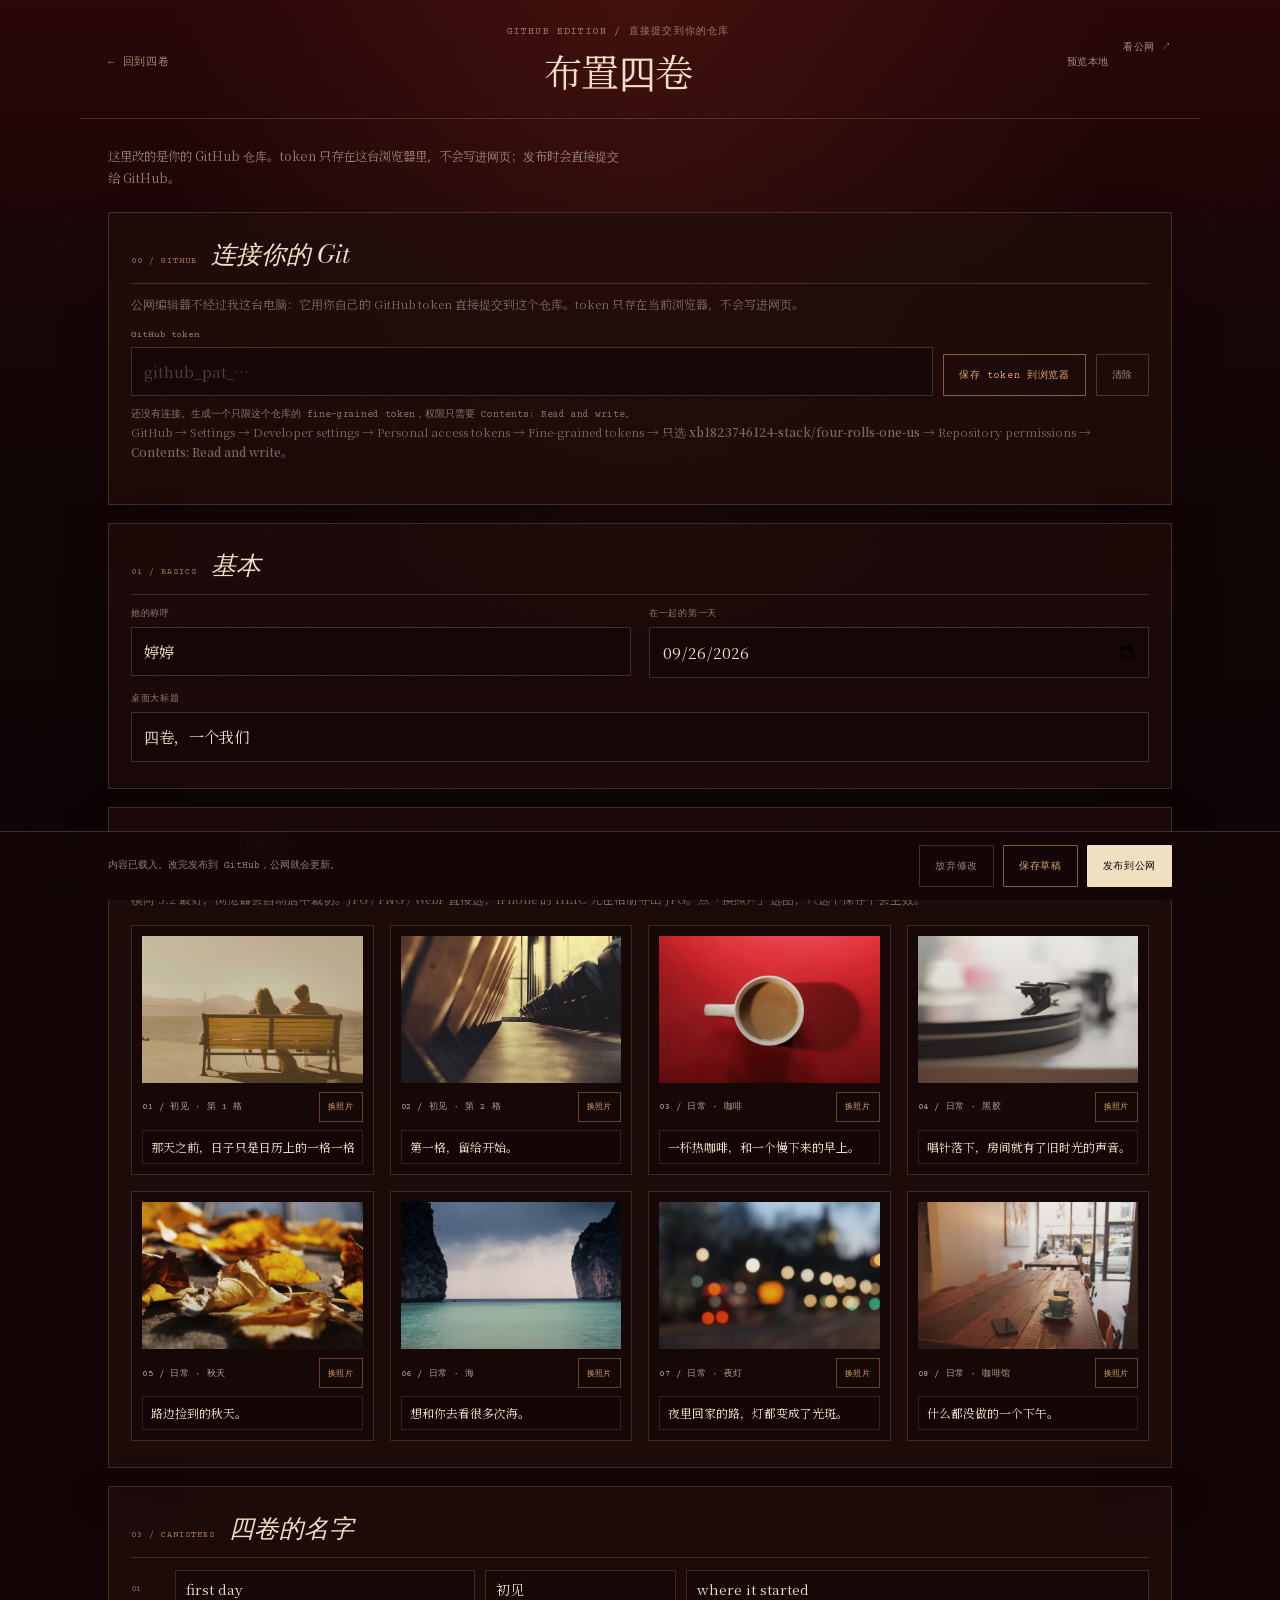
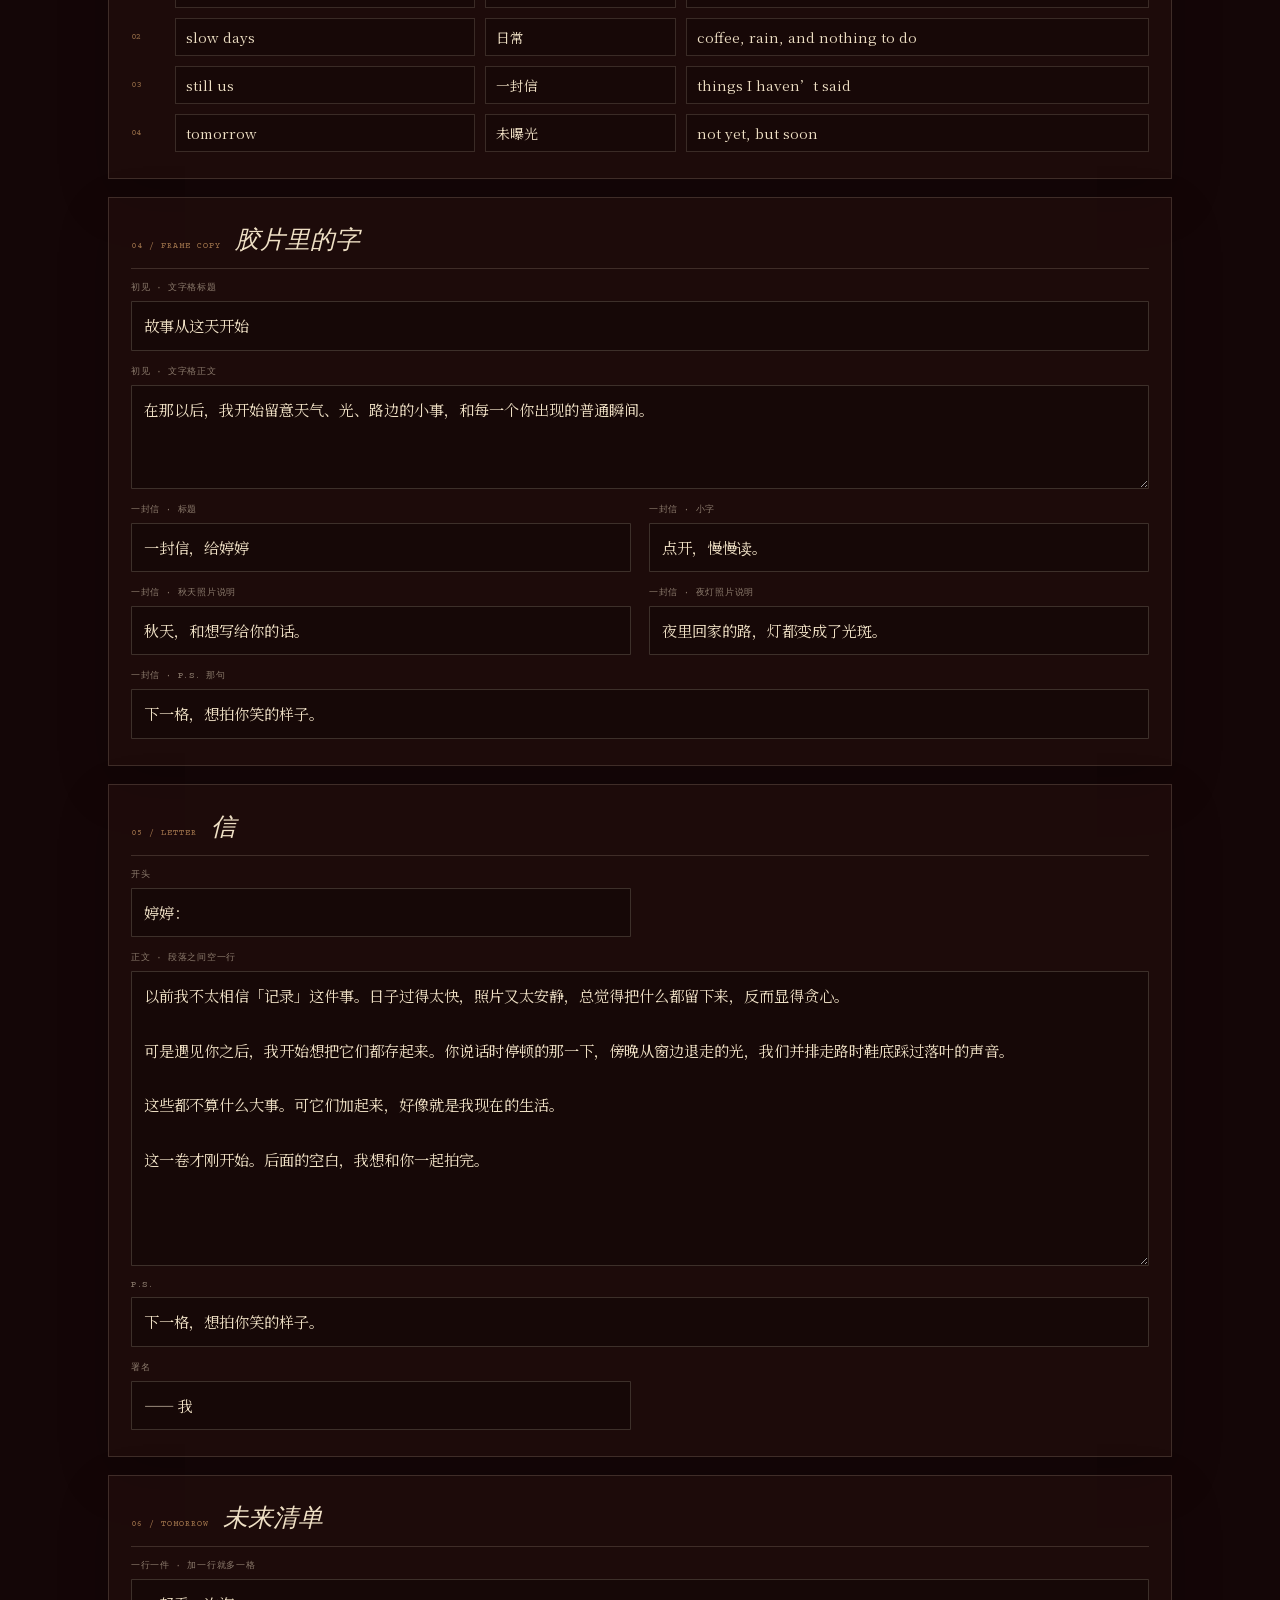
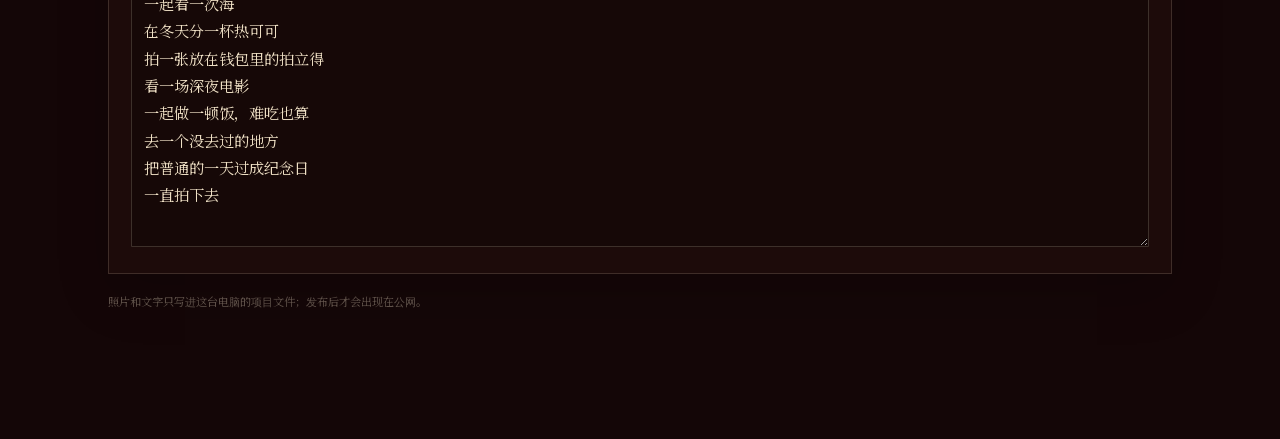
==== editor.html @ 8c9b2d35 "Update the rolls — 20261104065221" ====
<!doctype html>
<html lang="zh-CN">
<head>
<meta charset="utf-8">
<meta name="robots" content="noindex,nofollow">
<meta name="viewport" content="width=device-width, initial-scale=1, viewport-fit=cover">
<title>布置四卷｜给婷婷</title>
<meta name="theme-color" content="#2a0709">
<link rel="preload" href="assets/fonts/NotoSerifSC-400.woff2" as="font" type="font/woff2" crossorigin>
<link rel="stylesheet" href="editor.css">
</head>
<body>
<header class="editor-header">
  <a class="back-link" href="/">← 回到四卷</a>
  <div class="editor-title">
    <span class="mono">EDIT THE REEL / 只在本地</span>
    <h1>布置四卷</h1>
  </div>
  <div class="header-links">
    <button type="button" class="text-button" id="previewBtn">预览本地</button>
    <a class="text-button" id="publicLink" href="https://xb1823746124-stack.github.io/four-rolls-one-us/" target="_blank" rel="noreferrer">看公网 ↗</a>
  </div>
</header>

<main class="editor-wrap">
  <p class="intro">这里改的是本机的源文件；改完点「发布到公网」，上面那个链接就会更新。公网页面本身不会暴露编辑入口。</p>

  <section class="panel github-panel" id="githubPanel" hidden>
    <div class="panel-head"><span class="mono">00 / GITHUB</span><h2>连接你的 Git</h2></div>
    <p class="hint">公网编辑器不经过我这台电脑：它用你自己的 GitHub token 直接提交到这个仓库。token 只存在当前浏览器，不会写进网页。</p>
    <div class="github-grid">
      <label class="field"><span>GitHub token</span><input id="githubToken" type="password" autocomplete="off" spellcheck="false" placeholder="github_pat_…"></label>
      <button type="button" class="button button--save" id="saveTokenBtn">保存 token 到浏览器</button>
      <button type="button" class="button button--ghost" id="clearTokenBtn">清除</button>
    </div>
    <p class="github-help" id="githubStatus">还没有连接。生成一个只限这个仓库的 fine-grained token，权限只需要 Contents: Read and write。</p>
    <p class="hint">GitHub → Settings → Developer settings → Personal access tokens → Fine-grained tokens → 只选 <b>xb1823746124-stack/four-rolls-one-us</b> → Repository permissions → <b>Contents: Read and write</b>。</p>
  </section>

  <section class="panel">
    <div class="panel-head"><span class="mono">01 / BASICS</span><h2>基本</h2></div>
    <div class="field-grid">
      <label class="field"><span>她的称呼</span><input id="fieldName" type="text" autocomplete="off"></label>
      <label class="field"><span>在一起的第一天</span><input id="fieldStartDate" type="date"></label>
      <label class="field field--wide"><span>桌面大标题</span><input id="fieldTitle" type="text" autocomplete="off"></label>
    </div>
  </section>

  <section class="panel">
    <div class="panel-head"><span class="mono">02 / PHOTOGRAPHS</span><h2>照片</h2></div>
    <p class="hint">横向 3:2 最好，浏览器会自动居中裁切。JPG / PNG / WebP 直接选；iPhone 的 HEIC 先在相册导出 JPG。点「换照片」选图；只选不保存不会生效。</p>
    <div class="photo-grid" id="photoGrid"></div>
  </section>

  <section class="panel">
    <div class="panel-head"><span class="mono">03 / CANISTERS</span><h2>四卷的名字</h2></div>
    <div class="roll-table" id="rollTable"></div>
  </section>

  <section class="panel">
    <div class="panel-head"><span class="mono">04 / FRAME COPY</span><h2>胶片里的字</h2></div>
    <div class="field-grid">
      <label class="field field--wide"><span>初见 · 文字格标题</span><input id="firstTitle" type="text"></label>
      <label class="field field--wide"><span>初见 · 文字格正文</span><textarea id="firstBody" rows="3"></textarea></label>
      <label class="field"><span>一封信 · 标题</span><input id="stillLetterTitle" type="text"></label>
      <label class="field"><span>一封信 · 小字</span><input id="stillLetterCaption" type="text"></label>
      <label class="field"><span>一封信 · 秋天照片说明</span><input id="stillCaption1" type="text"></label>
      <label class="field"><span>一封信 · 夜灯照片说明</span><input id="stillCaption2" type="text"></label>
      <label class="field field--wide"><span>一封信 · P.S. 那句</span><input id="stillPsTitle" type="text"></label>
    </div>
  </section>

  <section class="panel">
    <div class="panel-head"><span class="mono">05 / LETTER</span><h2>信</h2></div>
    <div class="field-grid">
      <label class="field"><span>开头</span><input id="letterGreeting" type="text"></label>
      <label class="field field--wide"><span>正文 · 段落之间空一行</span><textarea id="letterParagraphs" rows="10"></textarea></label>
      <label class="field field--wide"><span>P.S.</span><input id="letterPs" type="text"></label>
      <label class="field"><span>署名</span><input id="letterSignature" type="text"></label>
    </div>
  </section>

  <section class="panel">
    <div class="panel-head"><span class="mono">06 / TOMORROW</span><h2>未来清单</h2></div>
    <label class="field field--wide"><span>一行一件 · 加一行就多一格</span><textarea id="futurePlans" rows="9"></textarea></label>
  </section>

  <p class="save-note" id="saveNote">照片和文字只写进这台电脑的项目文件；发布后才会出现在公网。</p>
</main>

<footer class="editor-actions">
  <div class="action-status" id="status" role="status" aria-live="polite">正在读取当前内容…</div>
  <div class="action-buttons">
    <button type="button" class="button button--ghost" id="reloadBtn">放弃修改</button>
    <button type="button" class="button button--save" id="saveBtn">保存草稿</button>
    <button type="button" class="button button--publish" id="publishBtn">发布到公网</button>
  </div>
</footer>

<script src="editor.js"></script>
</body>
</html>
---- editor.css ----
@font-face{font-family:'Noto Serif SC';src:url('assets/fonts/NotoSerifSC-400.woff2') format('woff2');font-weight:400;font-display:swap}
@font-face{font-family:'Noto Serif SC';src:url('assets/fonts/NotoSerifSC-600.woff2') format('woff2');font-weight:600;font-display:swap}
@font-face{font-family:'Bodoni Moda';src:url('assets/fonts/BodoniModa-400.woff2') format('woff2');font-weight:400;font-display:swap}
@font-face{font-family:'Bodoni Moda';src:url('assets/fonts/BodoniModa-400-italic.woff2') format('woff2');font-style:italic;font-weight:400;font-display:swap}
@font-face{font-family:'Courier Prime';src:url('assets/fonts/CourierPrime-400.woff2') format('woff2');font-weight:400;font-display:swap}

:root{
  --ink:#140607;--paper:#f0dfc0;--paper-2:#e7d2ac;--cream:#efe0c5;
  --red:#8a1c1d;--red-bright:#c94e35;--amber:#dca56a;--line:rgba(239,224,197,.16);
  --serif:'Noto Serif SC',serif;--display:'Bodoni Moda',serif;--mono:'Courier Prime',monospace;
  --ease:cubic-bezier(.16,1,.3,1);
}
*{box-sizing:border-box}
html,body{margin:0;min-height:100%;background:var(--ink);color:var(--cream);max-width:100%;overflow-x:hidden}
body{
  width:100%;max-width:100vw;overflow-x:hidden;
  font-family:var(--serif);font-weight:400;
  background:
    radial-gradient(ellipse at 50% 0%,rgba(150,49,30,.22),rgba(20,6,7,0) 52%),
    linear-gradient(180deg,#2a0709,#140607 42%,#0e0405);
  background-attachment:fixed;
  padding-bottom:88px;
}
body::after{content:"";position:fixed;inset:0;z-index:20;pointer-events:none;opacity:.11;background:url('assets/grain.png') center/420px;mix-blend-mode:soft-light}
.mono{font-family:var(--mono);font-size:.62rem;letter-spacing:.12em;text-transform:uppercase;color:rgba(239,224,197,.52)}

.editor-header{
  position:relative;z-index:5;display:flex;min-width:0;width:100%;align-items:center;justify-content:space-between;gap:20px;
  max-width:1120px;margin:0 auto;padding:24px 28px 18px;border-bottom:1px solid var(--line);
}
.back-link{color:rgba(239,224,197,.62);text-decoration:none;font-family:var(--mono);font-size:.68rem;letter-spacing:.06em;min-height:44px;display:flex;align-items:center;white-space:nowrap}
.back-link:hover{color:var(--cream)}
.editor-title{text-align:center;display:flex;flex-direction:column;align-items:center;gap:5px}
.editor-title h1{margin:0;font-family:var(--serif);font-weight:400;font-size:clamp(1.7rem,3vw,2.4rem);letter-spacing:-.02em;color:var(--cream)}
.header-links{display:flex;align-items:center;gap:14px;min-width:0;flex-wrap:wrap}
.text-button{border:0;background:none;color:rgba(239,224,197,.62);font-family:var(--mono);font-size:.62rem;letter-spacing:.06em;text-decoration:none;cursor:pointer;min-height:44px;padding:0;white-space:nowrap}
.text-button:hover{color:var(--amber)}

.editor-wrap{position:relative;z-index:4;width:100%;max-width:1120px;margin:0 auto;padding:26px 28px 40px;min-width:0}
.intro{margin:0 0 22px;color:rgba(239,224,197,.54);font-size:.78rem;line-height:1.8;max-width:65ch}
.panel{min-width:0;background:rgba(34,13,12,.7);border:1px solid var(--line);padding:22px 22px 26px;margin:0 0 18px;box-shadow:0 20px 50px rgba(0,0,0,.16)}
.panel-head{display:flex;align-items:baseline;gap:14px;margin-bottom:12px;border-bottom:1px solid var(--line);padding-bottom:10px}
.panel-head h2{margin:0;font-family:var(--display);font-weight:400;font-size:1.55rem;font-style:italic;color:var(--cream)}
.panel-head .mono{font-size:.52rem;color:rgba(220,165,106,.65)}
.hint{margin:-2px 0 16px;color:rgba(239,224,197,.43);font-size:.74rem;line-height:1.7}
.field-grid{display:grid;grid-template-columns:1fr 1fr;gap:14px 18px;min-width:0}
.field{display:flex;flex-direction:column;gap:7px;min-width:0}
.field--wide{grid-column:1/-1}
.field > span{font-family:var(--mono);font-size:.56rem;letter-spacing:.08em;color:rgba(239,224,197,.52)}
.field input,.field textarea{
  width:100%;border:1px solid rgba(239,224,197,.18);background:rgba(15,5,5,.42);
  color:var(--cream);font:inherit;font-size:.95rem;line-height:1.8;padding:10px 12px;
  outline:none;transition:border-color .25s,background .25s;border-radius:1px;
}
.field textarea{resize:vertical;min-height:86px}
.field input:focus,.field textarea:focus{border-color:rgba(220,165,106,.7);background:rgba(15,5,5,.58)}
.field input::placeholder,.field textarea::placeholder{color:rgba(239,224,197,.26)}

.github-grid{display:flex;align-items:flex-end;gap:10px;flex-wrap:wrap}
.github-grid .field{flex:1 1 360px;min-width:0}
.github-help{font-family:var(--mono);font-size:.6rem;line-height:1.7;color:rgba(239,224,197,.5);margin:11px 0 0;overflow-wrap:anywhere}
.github-help[data-state="ok"]{color:var(--amber)}
.github-help[data-state="error"]{color:#f0a48a}
.photo-grid{display:grid;grid-template-columns:repeat(4,minmax(0,1fr));gap:16px}
.photo-card{margin:0;background:rgba(12,4,4,.34);border:1px solid var(--line);padding:10px}
.photo-preview{position:relative;aspect-ratio:3/2;background:#160b08;overflow:hidden}
.photo-preview img{width:100%;height:100%;object-fit:cover;display:block;filter:sepia(.08) saturate(.95)}
.photo-preview::after{content:"";position:absolute;inset:0;pointer-events:none;background:linear-gradient(180deg,rgba(20,7,4,.03),rgba(20,7,4,.2))}
.photo-meta{display:flex;align-items:center;justify-content:space-between;gap:8px;margin-top:9px}
.photo-meta strong{font-family:var(--mono);font-size:.56rem;font-weight:400;letter-spacing:.07em;color:rgba(239,224,197,.7)}
.photo-file{display:none}
.photo-pick{
  display:inline-flex;align-items:center;justify-content:center;min-height:30px;padding:4px 8px;
  border:1px solid rgba(220,165,106,.38);color:var(--amber);font-family:var(--mono);
  font-size:.52rem;letter-spacing:.06em;cursor:pointer;white-space:nowrap;
}
.photo-pick:hover{background:var(--amber);color:var(--ink)}
.photo-caption{width:100%;margin-top:8px;border:1px solid rgba(239,224,197,.13);background:rgba(15,5,5,.32);color:var(--cream);font:inherit;font-size:.74rem;line-height:1.55;padding:7px 8px;outline:none}
.photo-caption:focus{border-color:rgba(220,165,106,.7)}
.photo-file:focus-visible + .photo-pick{outline:2px solid var(--amber);outline-offset:2px}

.roll-table{display:flex;flex-direction:column;gap:10px}
.roll-row{display:grid;grid-template-columns:34px minmax(0,1.1fr) minmax(0,.7fr) minmax(0,1.7fr);gap:10px;align-items:center;min-width:0}
.roll-no{font-family:var(--mono);font-size:.57rem;color:rgba(220,165,106,.6)}
.roll-row input{width:100%;min-width:0;border:1px solid rgba(239,224,197,.16);background:rgba(15,5,5,.38);color:var(--cream);font:inherit;font-size:.86rem;padding:8px 10px;outline:none}
.roll-row input:focus{border-color:rgba(220,165,106,.7)}

.editor-actions{
  width:100%;max-width:100vw;position:fixed;z-index:30;left:0;right:0;bottom:0;display:flex;align-items:center;justify-content:space-between;gap:16px;
  padding:13px max(28px,calc((100vw - 1120px)/2 + 28px));background:rgba(20,6,7,.93);
  border-top:1px solid rgba(239,224,197,.2);backdrop-filter:blur(14px);
}
.action-status{font-family:var(--mono);font-size:.6rem;line-height:1.5;color:rgba(239,224,197,.56);min-height:1.4em;max-width:48ch;min-width:0;overflow-wrap:anywhere}
.action-buttons{display:flex;align-items:center;gap:9px;flex-wrap:wrap;justify-content:flex-end;min-width:0;max-width:100%}
.button{min-height:42px;padding:9px 15px;border:1px solid transparent;font-family:var(--mono);font-size:.6rem;letter-spacing:.07em;cursor:pointer;border-radius:1px;transition:background .25s,color .25s,border-color .25s,opacity .2s}
.button:disabled{opacity:.42;cursor:wait}
.button--ghost{background:none;border-color:rgba(239,224,197,.2);color:rgba(239,224,197,.58)}
.button--ghost:hover:not(:disabled){color:var(--cream);border-color:rgba(239,224,197,.5)}
.button--save{background:none;border-color:rgba(220,165,106,.55);color:var(--amber)}
.button--save:hover:not(:disabled){background:rgba(220,165,106,.12)}
.button--publish{background:var(--paper);color:var(--ink);border-color:var(--paper)}
.button--publish:hover:not(:disabled){background:var(--cream)}
.save-note{font-size:.7rem;color:rgba(239,224,197,.35);line-height:1.7;margin:16px 0 0}
.status-error{color:#f0a48a}
.status-ok{color:var(--amber)}

@media(max-width:900px){
  .editor-header{padding:18px 18px 14px;flex-wrap:wrap}
  .editor-title{order:2;flex:1 1 100%;text-align:left;align-items:flex-start}
  .header-links{order:3;flex:1 1 100%;justify-content:flex-start;gap:18px}
  .back-link{order:1}
  .editor-wrap{padding:20px 18px 30px}
  .panel{padding:18px 15px 20px}
  .photo-grid{grid-template-columns:repeat(2,minmax(0,1fr))}
  .roll-row{grid-template-columns:28px minmax(0,1fr) minmax(0,1fr);gap:8px}
  .roll-row input:nth-child(4){grid-column:1/-1}
  .editor-actions{padding:10px 15px;flex-direction:column;align-items:stretch;gap:8px}
  .action-status{width:100%;max-width:none;flex:1 1 100%}
  .action-buttons{justify-content:flex-start;width:100%}
}
@media(max-width:540px){
  .github-grid .field{flex-basis:100%}
  .field-grid{grid-template-columns:1fr}
  .field--wide{grid-column:auto}
  .photo-grid{gap:10px}
  .photo-card{padding:7px}
  .photo-meta{flex-wrap:wrap;gap:5px}
  .button{padding:9px 11px;font-size:.55rem;flex:1 1 auto}
  .editor-actions{padding-bottom:max(10px,env(safe-area-inset-bottom))}
}
@media(prefers-reduced-motion:reduce){
  *{transition-duration:.001ms!important;animation-duration:.001ms!important}
}
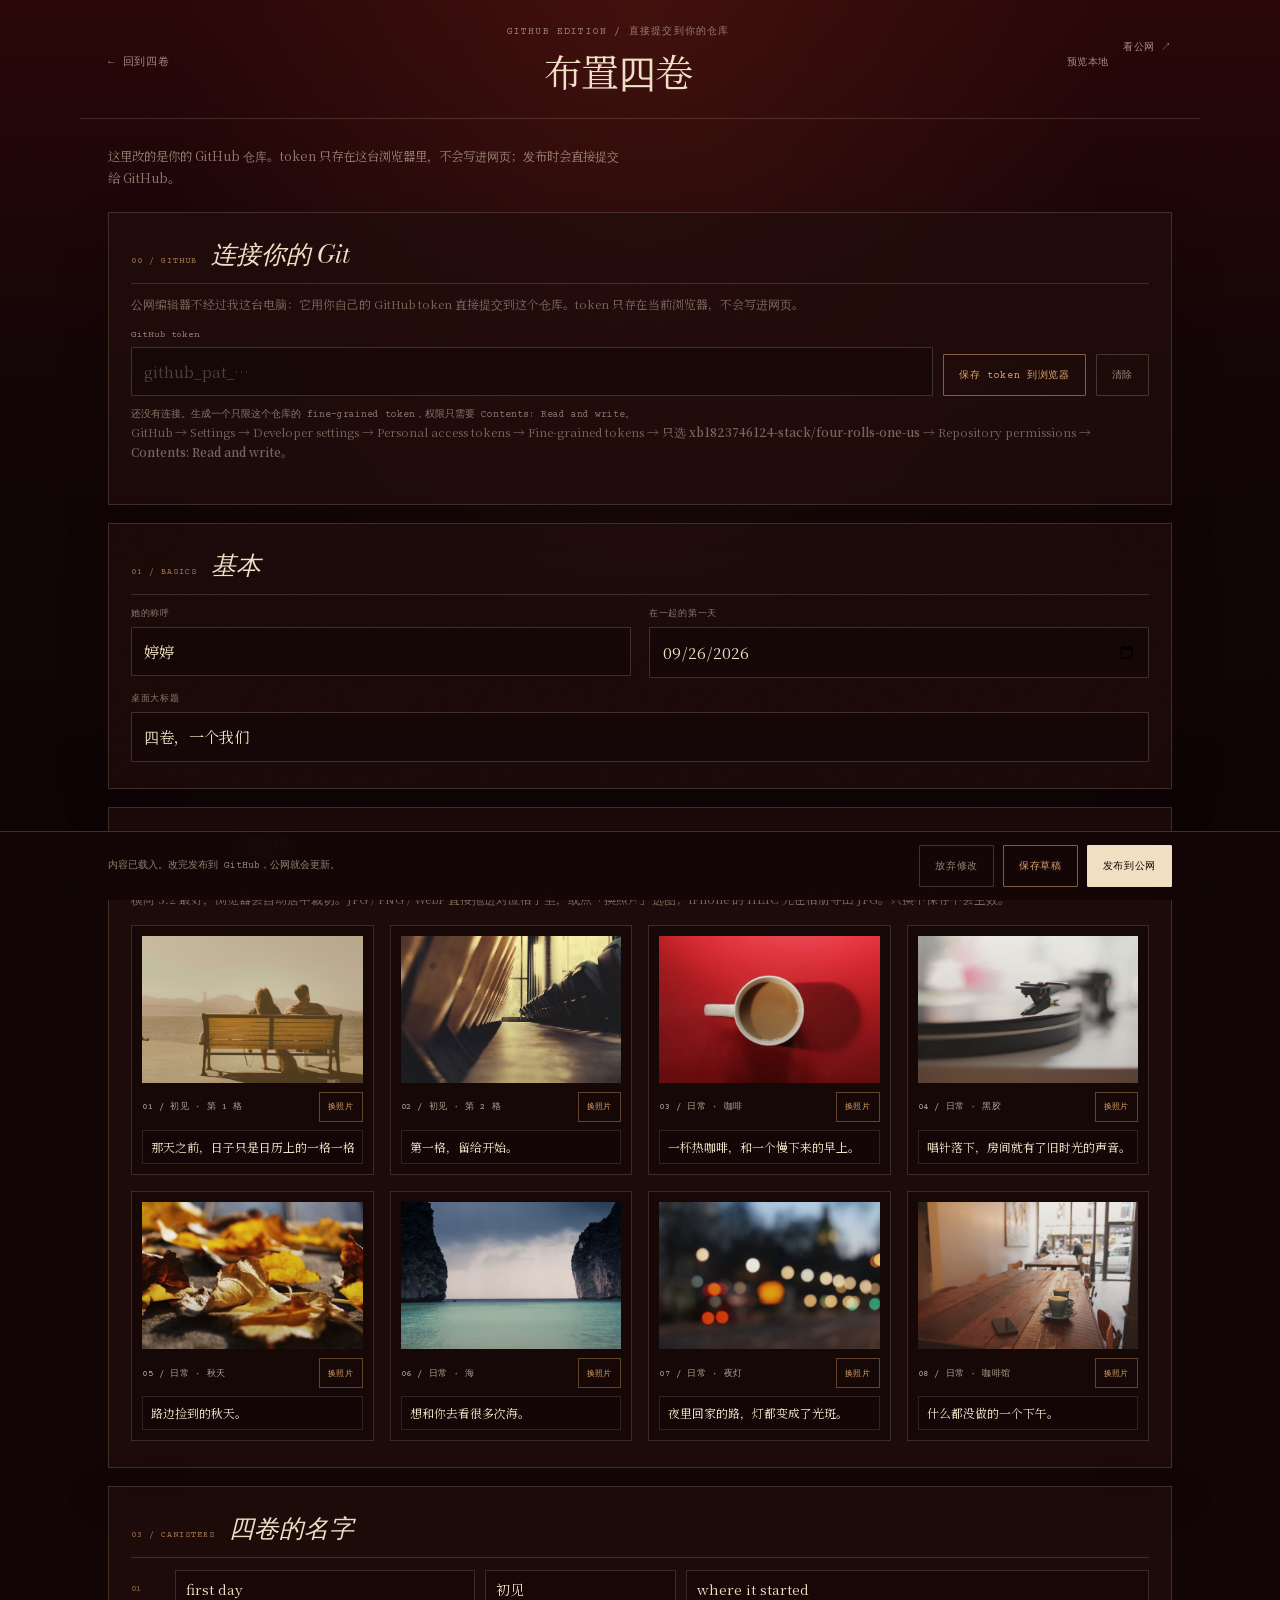
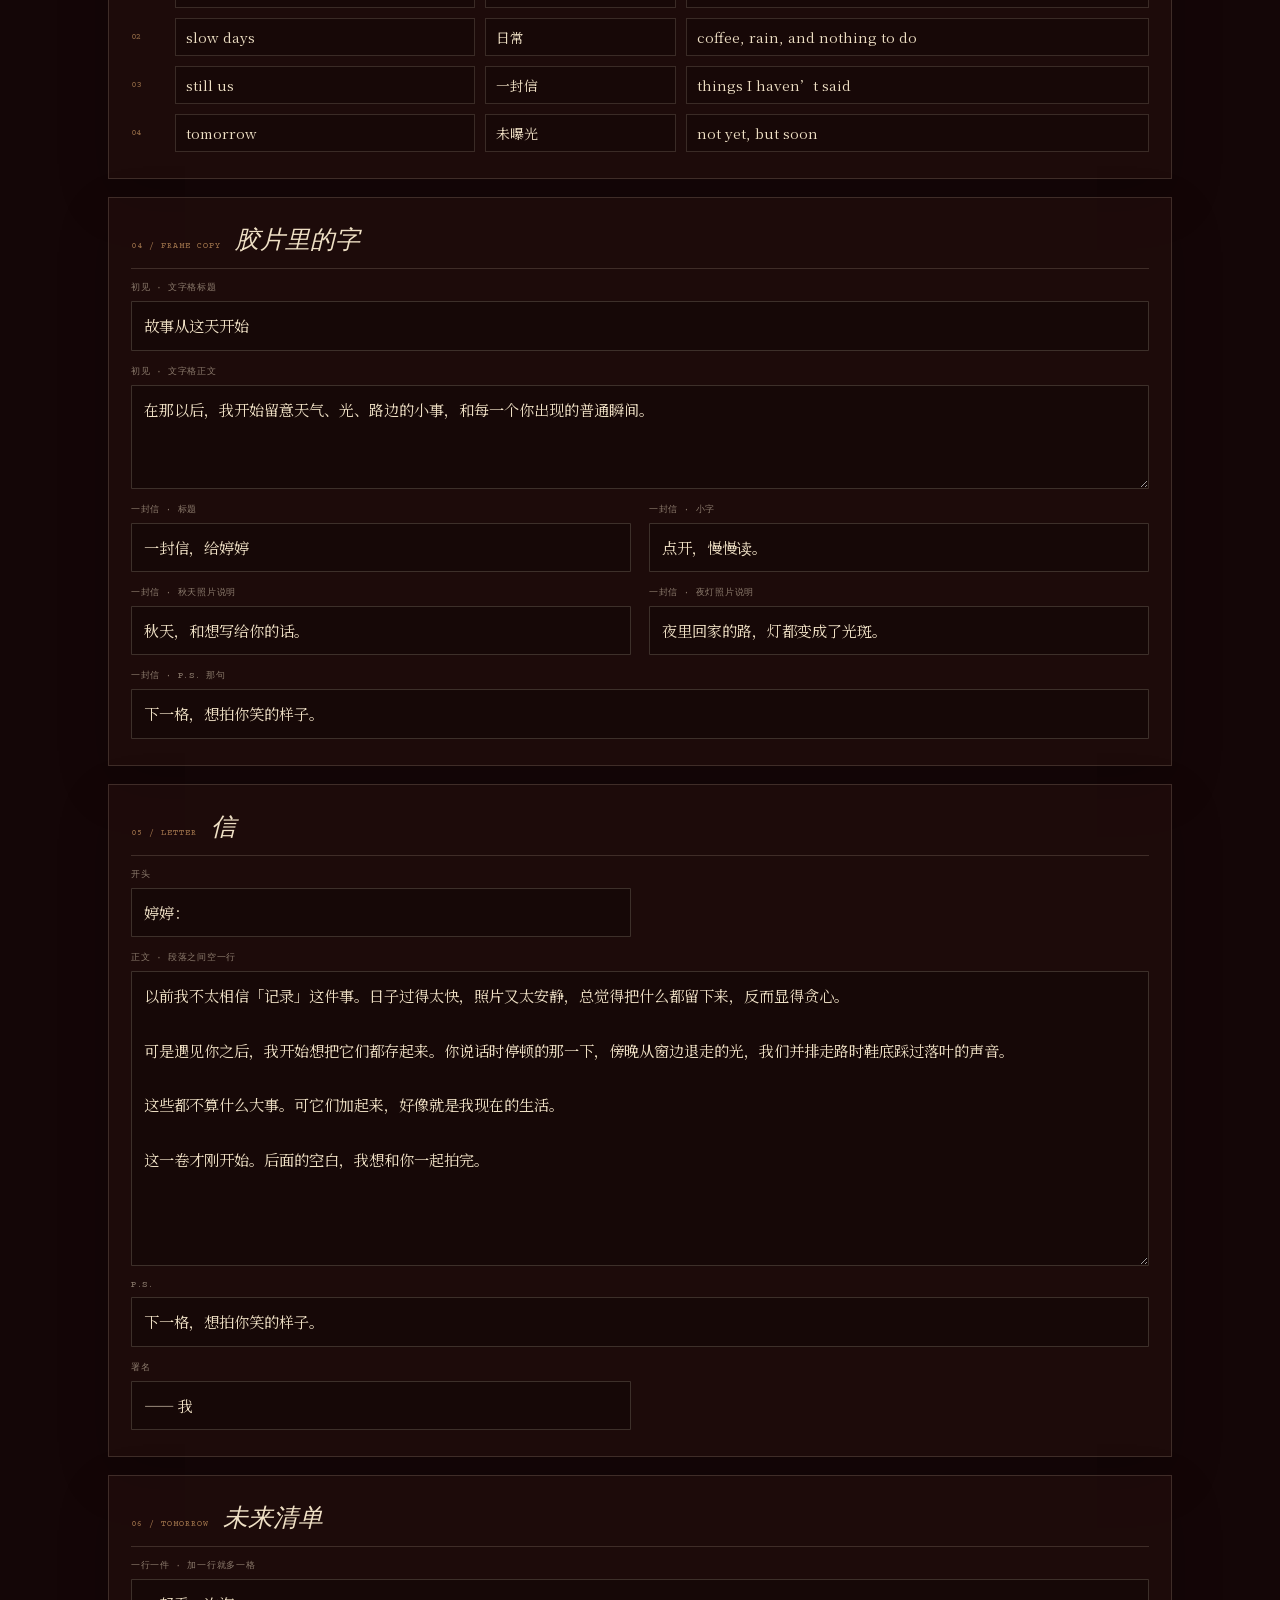
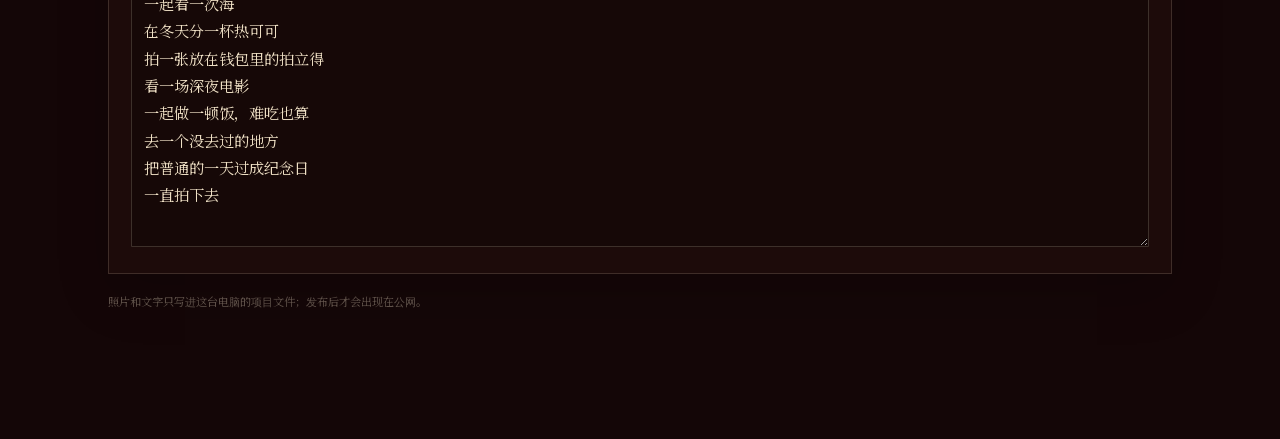
==== commit 20ddbd10: "Add drag-and-drop photo import" ====
--- a/editor.html
+++ b/editor.html
@@ -7,7 +7,7 @@
 <title>布置四卷｜给婷婷</title>
 <meta name="theme-color" content="#2a0709">
 <link rel="preload" href="assets/fonts/NotoSerifSC-400.woff2" as="font" type="font/woff2" crossorigin>
-<link rel="stylesheet" href="editor.css">
+<link rel="stylesheet" href="editor.css?v=20261104b">
 </head>
 <body>
 <header class="editor-header">
@@ -48,7 +48,7 @@
 
   <section class="panel">
     <div class="panel-head"><span class="mono">02 / PHOTOGRAPHS</span><h2>照片</h2></div>
-    <p class="hint">横向 3:2 最好，浏览器会自动居中裁切。JPG / PNG / WebP 直接选；iPhone 的 HEIC 先在相册导出 JPG。点「换照片」选图；只选不保存不会生效。</p>
+    <p class="hint">横向 3:2 最好，浏览器会自动居中裁切。JPG / PNG / WebP 直接拖进对应格子里，或点「换照片」选图；iPhone 的 HEIC 先在相册导出 JPG。只换不保存不会生效。</p>
     <div class="photo-grid" id="photoGrid"></div>
   </section>
 
@@ -97,6 +97,6 @@
   </div>
 </footer>
 
-<script src="editor.js"></script>
+<script src="editor.js?v=20261104b"></script>
 </body>
 </html>
--- a/editor.css
+++ b/editor.css
@@ -62,7 +62,16 @@
 .github-help[data-state="ok"]{color:var(--amber)}
 .github-help[data-state="error"]{color:#f0a48a}
 .photo-grid{display:grid;grid-template-columns:repeat(4,minmax(0,1fr));gap:16px}
-.photo-card{margin:0;background:rgba(12,4,4,.34);border:1px solid var(--line);padding:10px}
+.photo-card{margin:0;background:rgba(12,4,4,.34);border:1px solid var(--line);padding:10px;position:relative;transition:border-color .22s,background .22s,box-shadow .22s}
+.photo-card.is-dragover{border-color:var(--amber);background:rgba(220,165,106,.07);box-shadow:0 0 0 1px rgba(220,165,106,.22)}
+.photo-card.is-dragover .photo-preview img,.photo-card.is-loading .photo-preview img{opacity:.5}
+.photo-card.is-dragover .photo-preview::before,.photo-card.is-loading .photo-preview::before{
+  content:"松手放入这张";position:absolute;inset:0;z-index:2;display:grid;place-items:center;
+  background:rgba(10,3,3,.58);border:1px dashed rgba(220,165,106,.8);
+  color:var(--amber);font-family:var(--mono);font-size:.6rem;letter-spacing:.1em;pointer-events:none;
+}
+.photo-card.is-loading .photo-preview::before{content:"冲洗中…";border-color:rgba(239,224,197,.3)}
+.photo-grid.is-file-drag .photo-card{border-color:rgba(220,165,106,.28)}
 .photo-preview{position:relative;aspect-ratio:3/2;background:#160b08;overflow:hidden}
 .photo-preview img{width:100%;height:100%;object-fit:cover;display:block;filter:sepia(.08) saturate(.95)}
 .photo-preview::after{content:"";position:absolute;inset:0;pointer-events:none;background:linear-gradient(180deg,rgba(20,7,4,.03),rgba(20,7,4,.2))}
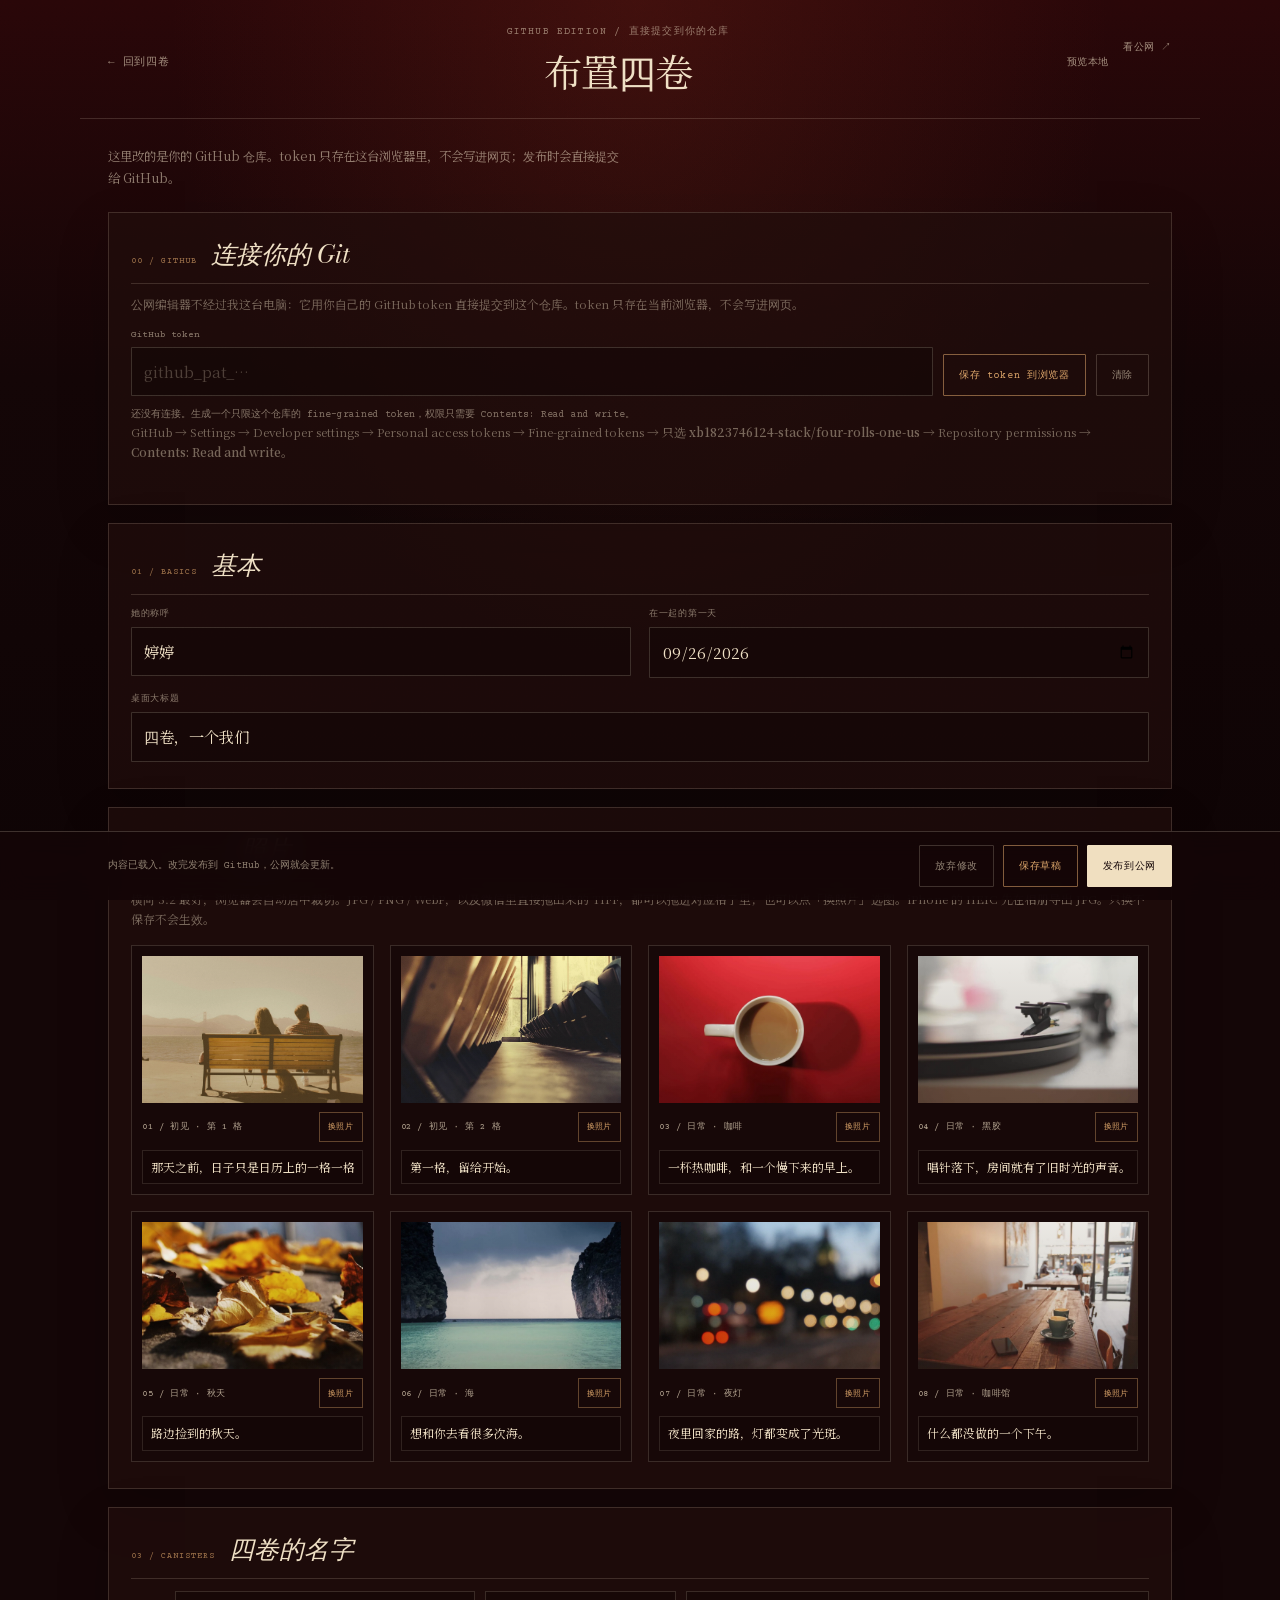
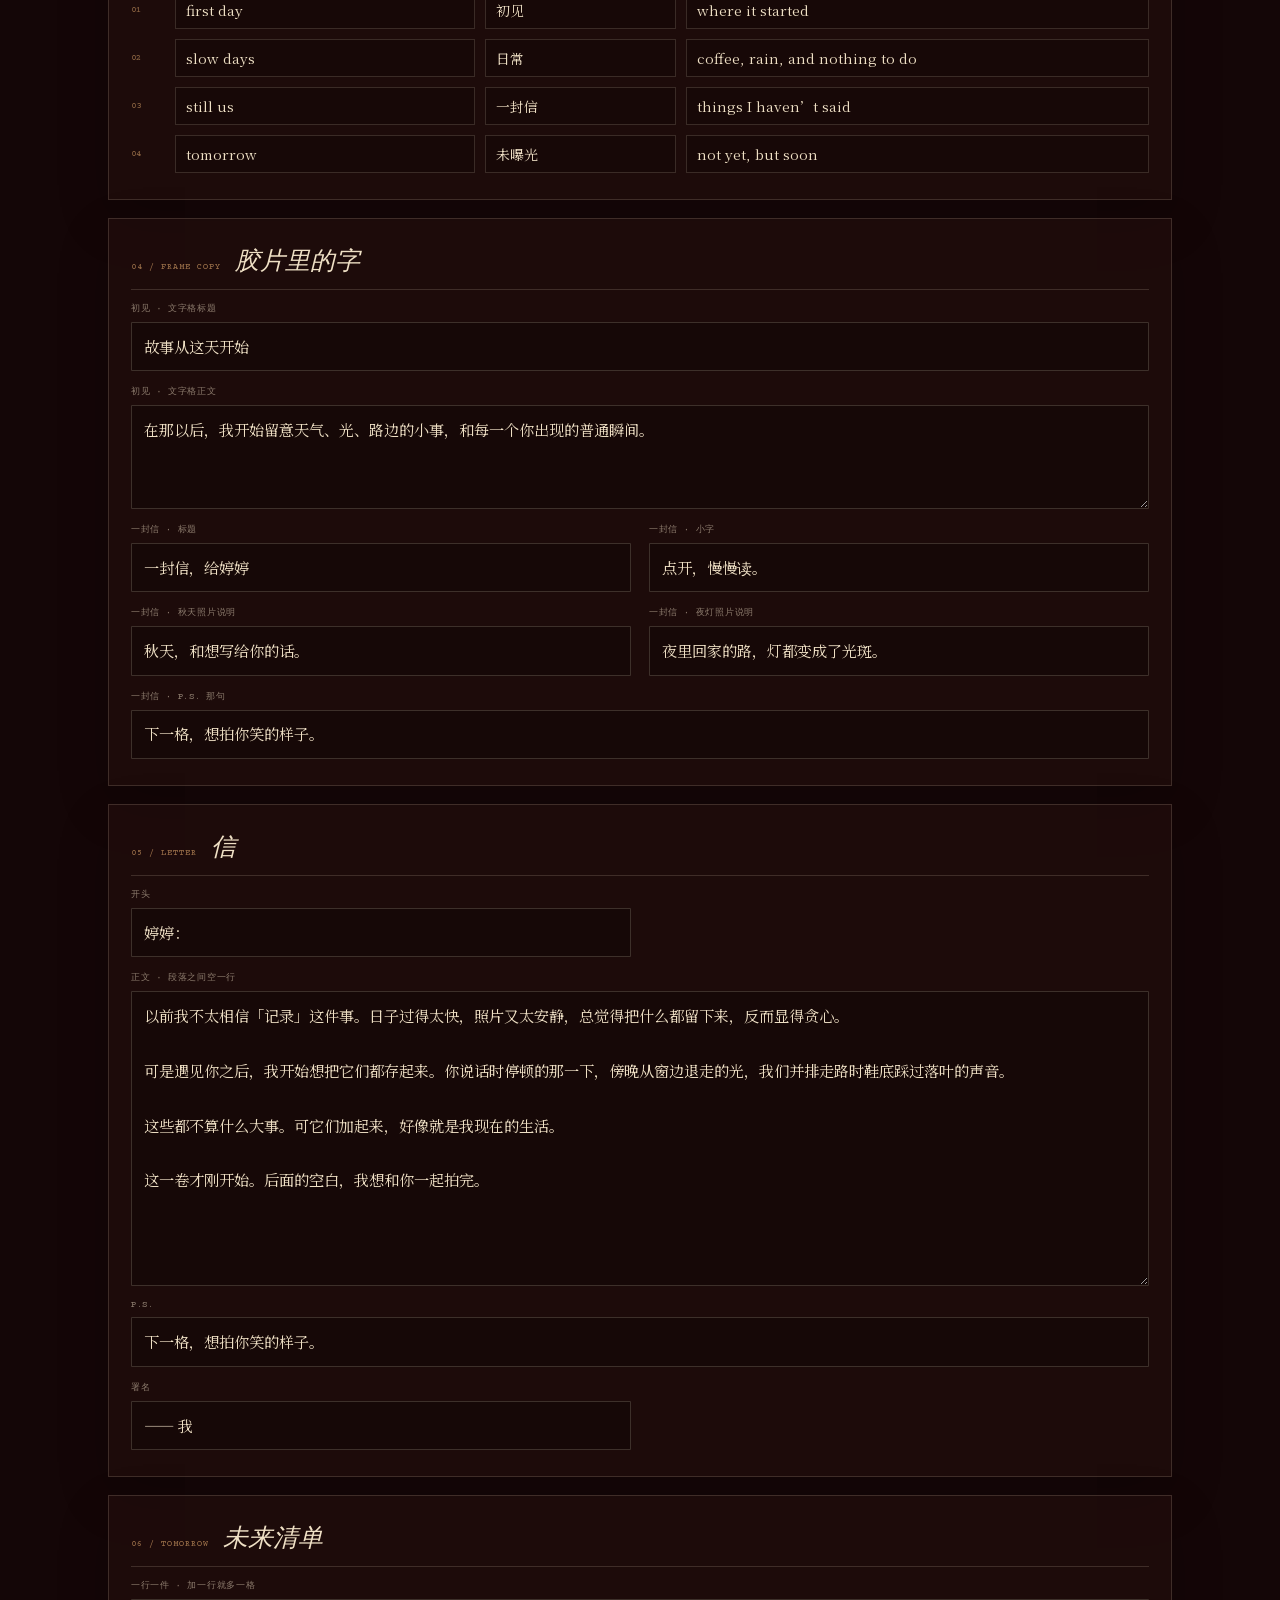
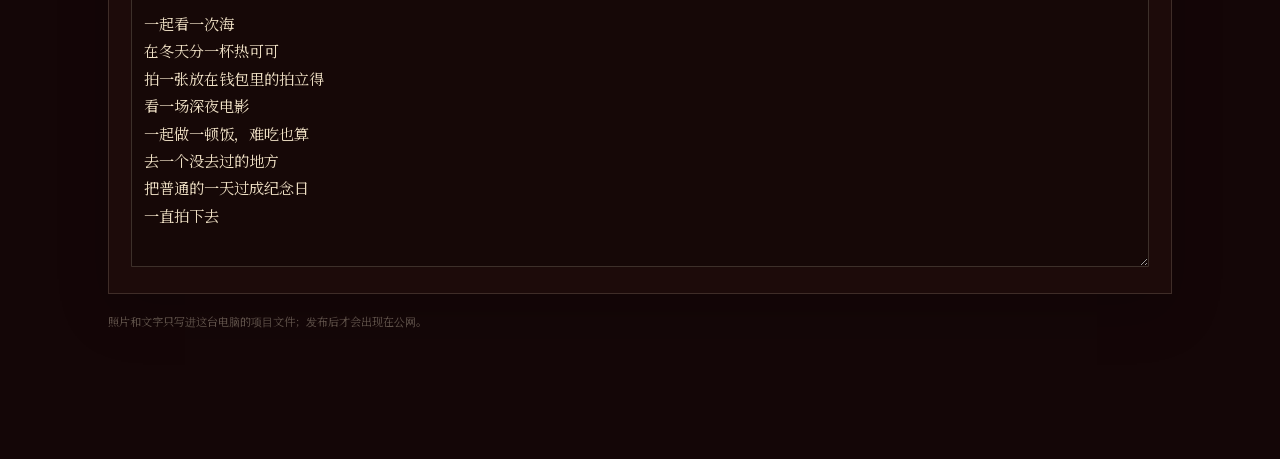
==== commit c7c7c697: "Decode WeChat TIFF drag imports in the browser" ====
--- a/editor.html
+++ b/editor.html
@@ -7,7 +7,7 @@
 <title>布置四卷｜给婷婷</title>
 <meta name="theme-color" content="#2a0709">
 <link rel="preload" href="assets/fonts/NotoSerifSC-400.woff2" as="font" type="font/woff2" crossorigin>
-<link rel="stylesheet" href="editor.css?v=20261104b">
+<link rel="stylesheet" href="editor.css?v=20261104c">
 </head>
 <body>
 <header class="editor-header">
@@ -48,7 +48,7 @@
 
   <section class="panel">
     <div class="panel-head"><span class="mono">02 / PHOTOGRAPHS</span><h2>照片</h2></div>
-    <p class="hint">横向 3:2 最好，浏览器会自动居中裁切。JPG / PNG / WebP 直接拖进对应格子里，或点「换照片」选图；iPhone 的 HEIC 先在相册导出 JPG。只换不保存不会生效。</p>
+    <p class="hint">横向 3:2 最好，浏览器会自动居中裁切。JPG / PNG / WebP，以及微信里直接拖出来的 TIFF，都可以拖进对应格子里；也可以点「换照片」选图。iPhone 的 HEIC 先在相册导出 JPG。只换不保存不会生效。</p>
     <div class="photo-grid" id="photoGrid"></div>
   </section>
 
@@ -97,6 +97,8 @@
   </div>
 </footer>
 
-<script src="editor.js?v=20261104b"></script>
+<script src="vendor/pako.min.js"></script>
+<script src="vendor/UTIF.js"></script>
+<script src="editor.js?v=20261104c"></script>
 </body>
 </html>
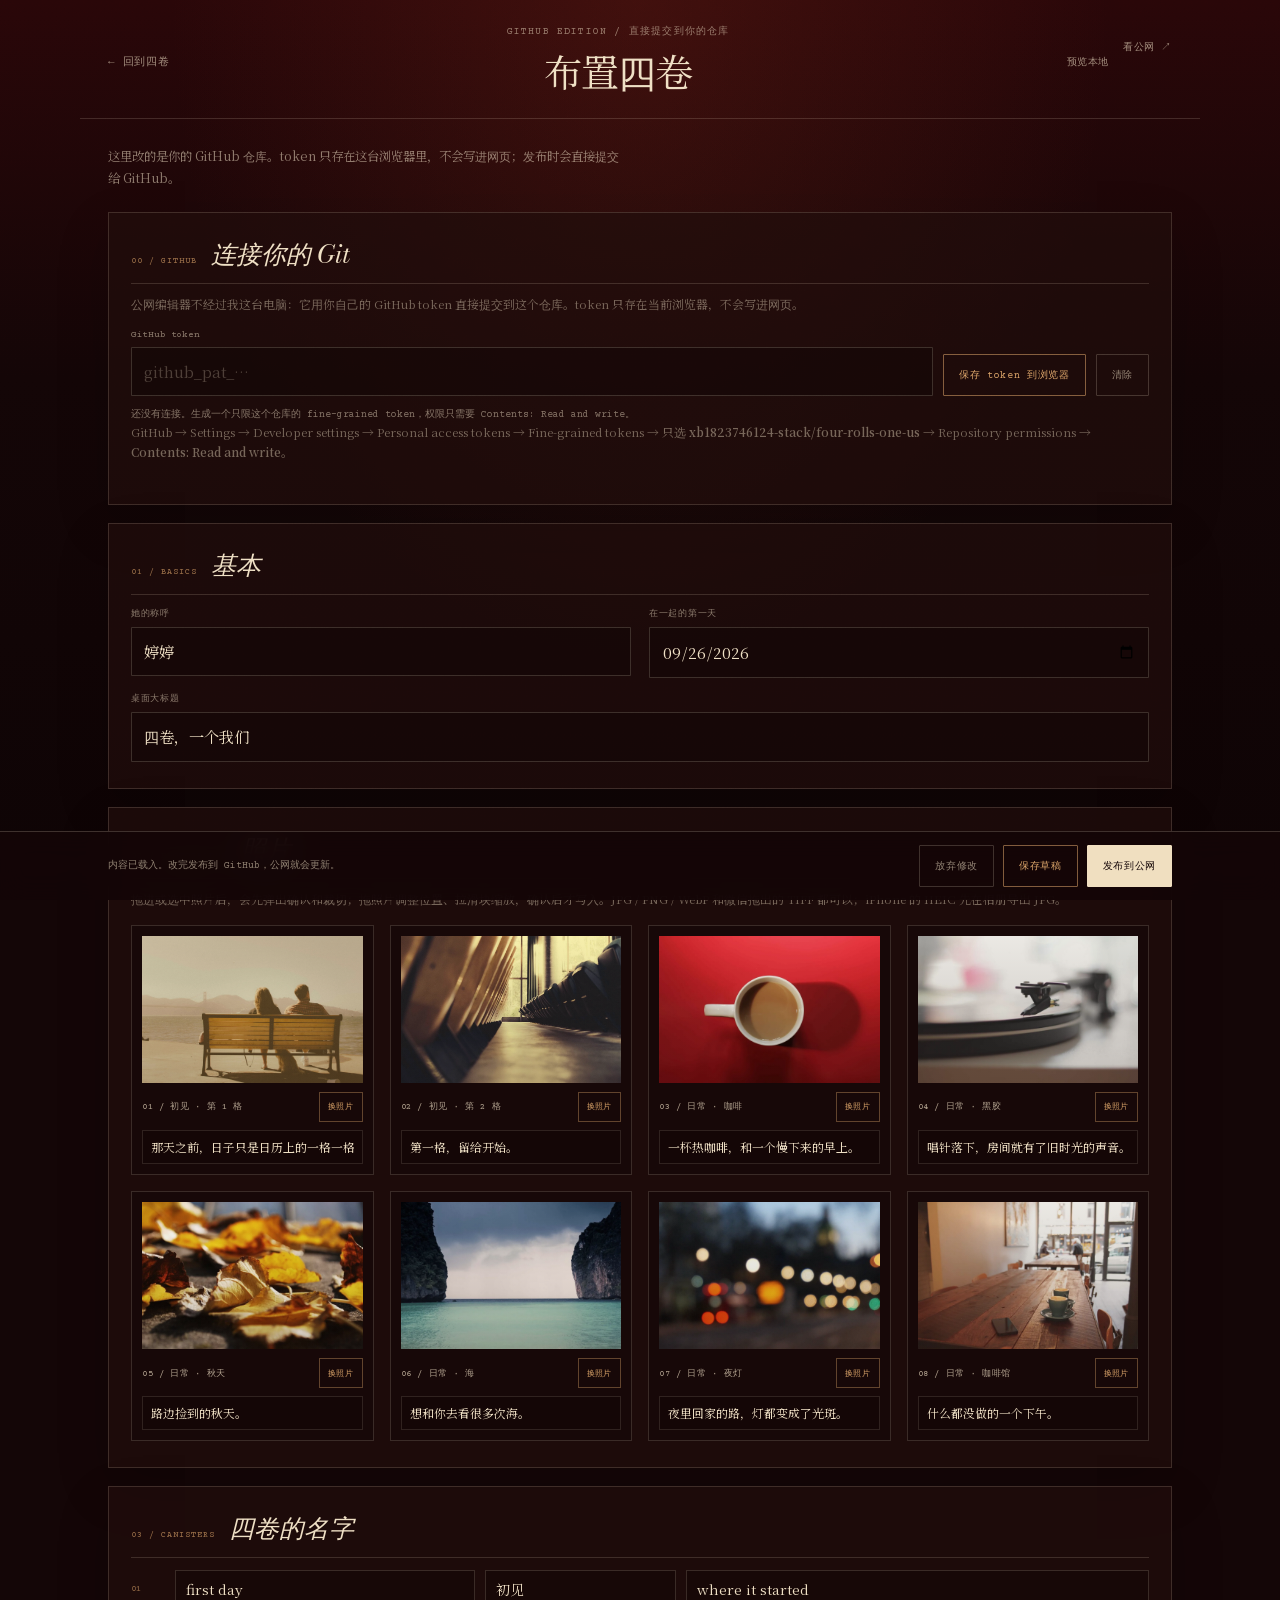
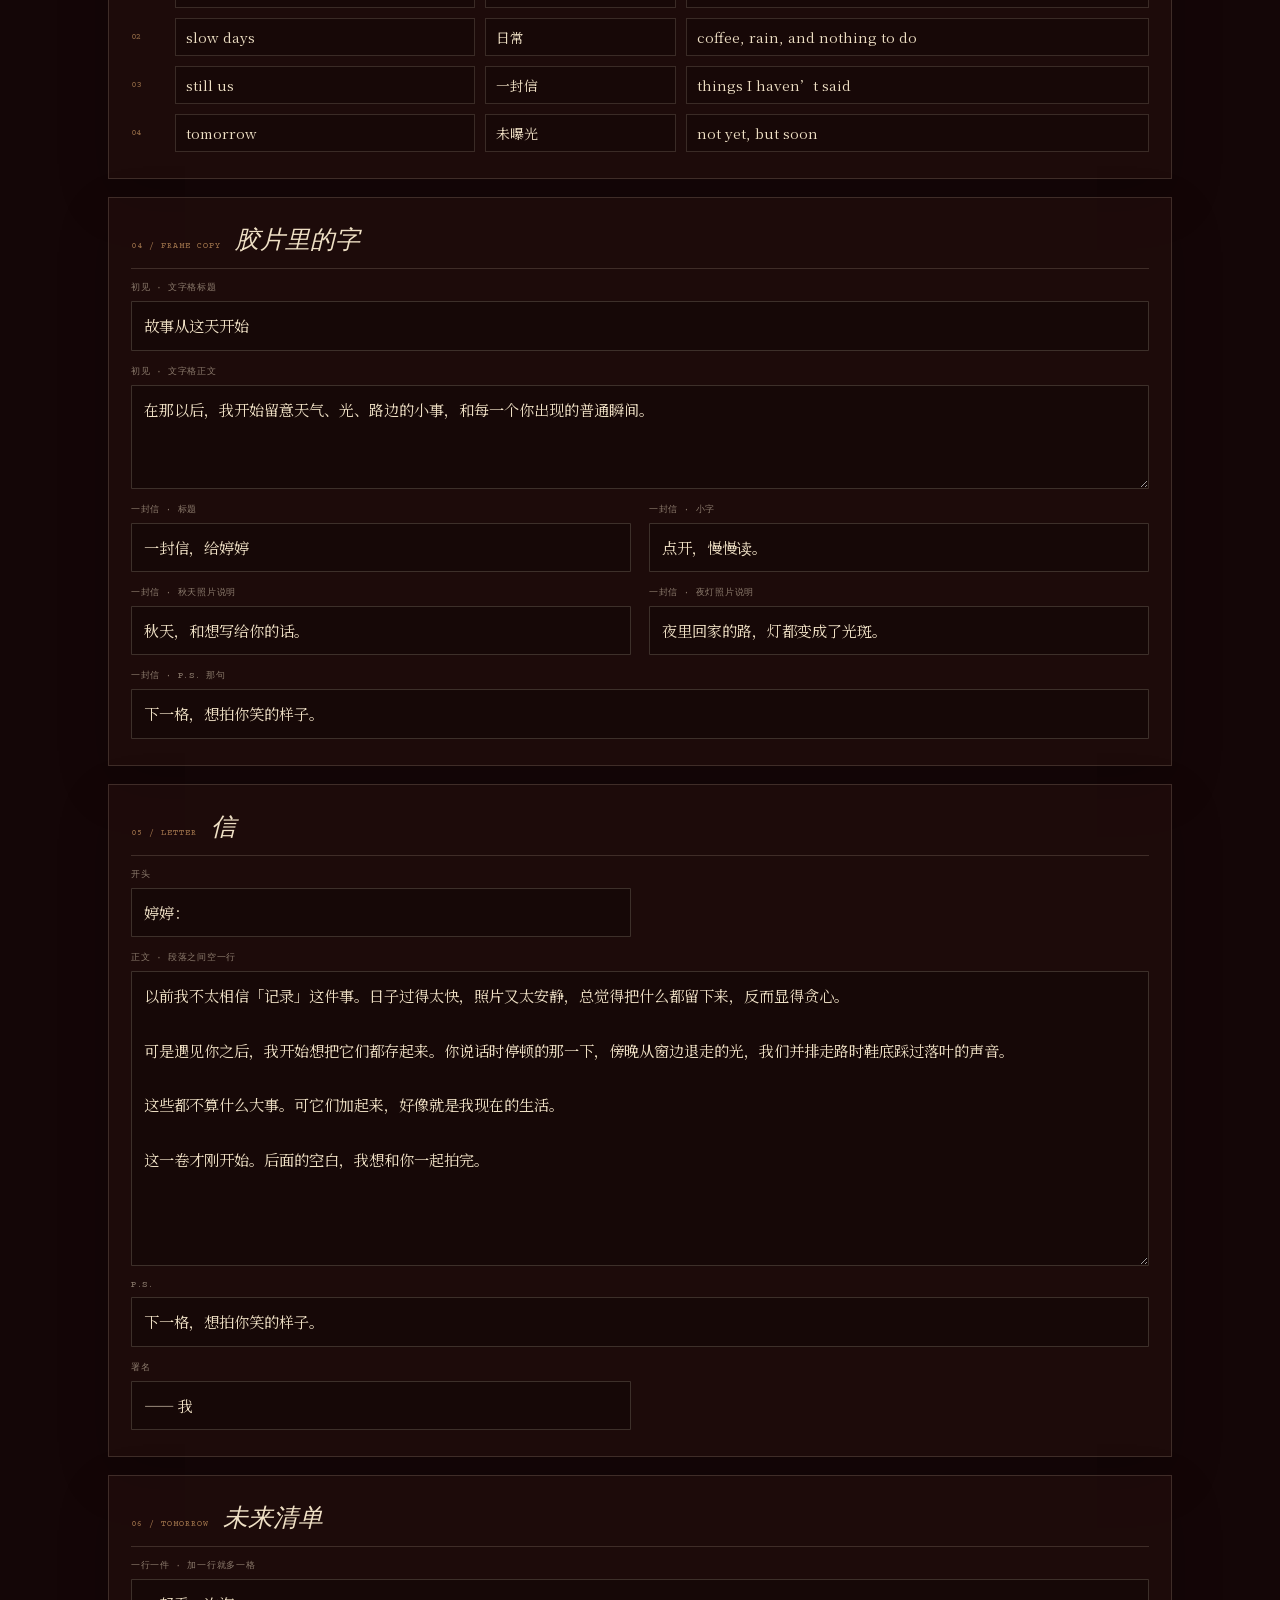
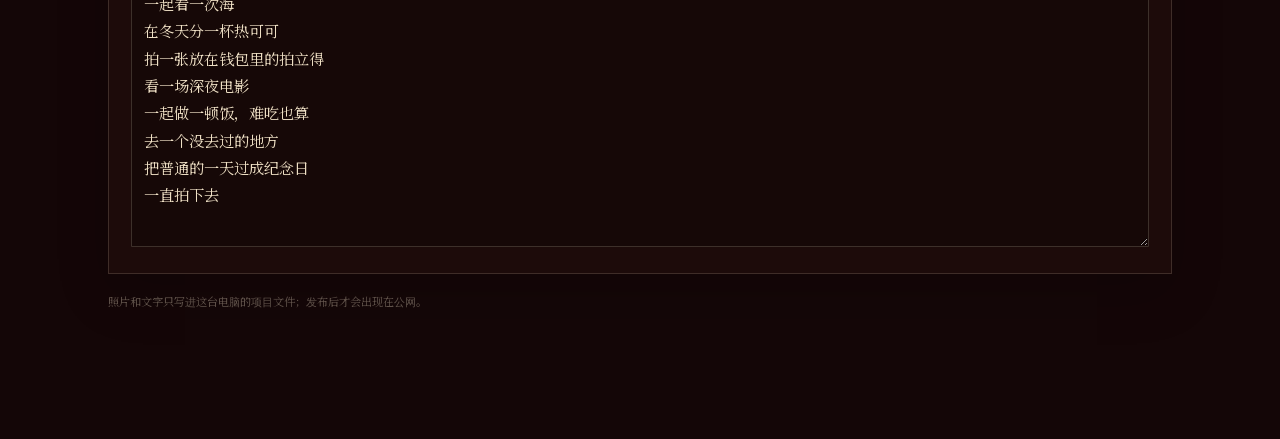
==== commit 852506c9: "Add photo confirmation and crop editor" ====
--- a/editor.html
+++ b/editor.html
@@ -7,7 +7,7 @@
 <title>布置四卷｜给婷婷</title>
 <meta name="theme-color" content="#2a0709">
 <link rel="preload" href="assets/fonts/NotoSerifSC-400.woff2" as="font" type="font/woff2" crossorigin>
-<link rel="stylesheet" href="editor.css?v=20261104c">
+<link rel="stylesheet" href="editor.css?v=20261104d">
 </head>
 <body>
 <header class="editor-header">
@@ -48,7 +48,7 @@
 
   <section class="panel">
     <div class="panel-head"><span class="mono">02 / PHOTOGRAPHS</span><h2>照片</h2></div>
-    <p class="hint">横向 3:2 最好，浏览器会自动居中裁切。JPG / PNG / WebP，以及微信里直接拖出来的 TIFF，都可以拖进对应格子里；也可以点「换照片」选图。iPhone 的 HEIC 先在相册导出 JPG。只换不保存不会生效。</p>
+    <p class="hint">拖进或选中照片后，会先弹出确认和裁切；拖照片调整位置、拉滑块缩放，确认后才写入。JPG / PNG / WebP 和微信拖出的 TIFF 都可以；iPhone 的 HEIC 先在相册导出 JPG。</p>
     <div class="photo-grid" id="photoGrid"></div>
   </section>
 
@@ -88,6 +88,27 @@
   <p class="save-note" id="saveNote">照片和文字只写进这台电脑的项目文件；发布后才会出现在公网。</p>
 </main>
 
+<dialog class="crop-dialog" id="cropDialog" aria-labelledby="cropTitle">
+  <div class="crop-shell">
+    <header class="crop-head">
+      <span class="mono" id="cropSlot">PHOTO</span>
+      <button type="button" class="crop-close" id="cropClose" aria-label="关闭">×</button>
+    </header>
+    <h2 id="cropTitle">确认这张照片</h2>
+    <p class="hint">拖动照片调整位置，拉滑块缩放；中间画框就是最终裁切范围，比例固定 3:2。</p>
+    <div class="crop-stage" id="cropStage"><canvas id="cropCanvas"></canvas></div>
+    <div class="crop-tools">
+      <span class="mono">ZOOM</span>
+      <input type="range" id="cropZoom" min="1" max="4" step="0.01" value="1" aria-label="缩放照片">
+      <button type="button" class="button button--ghost" id="cropReset">居中</button>
+    </div>
+    <div class="crop-actions">
+      <button type="button" class="button button--ghost" id="cropCancel">取消</button>
+      <button type="button" class="button button--save" id="cropConfirm">用这张</button>
+    </div>
+  </div>
+</dialog>
+
 <footer class="editor-actions">
   <div class="action-status" id="status" role="status" aria-live="polite">正在读取当前内容…</div>
   <div class="action-buttons">
@@ -99,6 +120,6 @@
 
 <script src="vendor/pako.min.js"></script>
 <script src="vendor/UTIF.js"></script>
-<script src="editor.js?v=20261104c"></script>
+<script src="editor.js?v=20261104d"></script>
 </body>
 </html>
--- a/editor.css
+++ b/editor.css
@@ -137,6 +137,31 @@
   .button{padding:9px 11px;font-size:.55rem;flex:1 1 auto}
   .editor-actions{padding-bottom:max(10px,env(safe-area-inset-bottom))}
 }
+
+.crop-dialog{
+  border:1px solid rgba(220,165,106,.35);background:#160808;color:var(--cream);
+  padding:0;width:min(860px,94vw);max-height:92vh;overflow:auto;box-shadow:0 30px 90px rgba(0,0,0,.65);
+}
+.crop-dialog::backdrop{background:rgba(5,1,1,.78);backdrop-filter:blur(7px)}
+.crop-shell{padding:18px;display:flex;flex-direction:column;gap:11px;min-width:0}
+.crop-head{display:flex;align-items:center;justify-content:space-between;gap:10px}
+.crop-head .mono{font-family:var(--mono);font-size:.52rem;letter-spacing:.12em;color:rgba(239,224,197,.5)}
+.crop-close{width:34px;height:34px;border:0;background:none;color:rgba(239,224,197,.6);font-size:1.4rem;cursor:pointer;line-height:1}
+.crop-close:hover{color:var(--amber)}
+.crop-dialog h2{margin:0;font-size:clamp(1.1rem,2.4vw,1.6rem);font-weight:400;letter-spacing:.08em}
+.crop-dialog .hint{margin:0}
+.crop-stage{
+  position:relative;aspect-ratio:3/2;width:100%;overflow:hidden;background:#090303;
+  border:1px solid rgba(239,224,197,.14);cursor:grab;touch-action:none;user-select:none;
+}
+.crop-stage.is-dragging{cursor:grabbing}
+.crop-stage canvas{display:block;width:100%;height:100%}
+.crop-stage::after{content:"";position:absolute;inset:0;border:1px solid rgba(220,165,106,.4);pointer-events:none}
+.crop-tools{display:flex;align-items:center;gap:11px;flex-wrap:wrap}
+.crop-tools .mono{font-family:var(--mono);font-size:.52rem;letter-spacing:.1em;color:rgba(239,224,197,.48)}
+#cropZoom{flex:1 1 180px;accent-color:var(--amber);min-width:120px}
+.crop-actions{display:flex;justify-content:flex-end;gap:9px;flex-wrap:wrap;padding-top:2px}
+@media(max-width:600px){.crop-shell{padding:12px}.crop-actions .button{flex:1 1 auto}}
 @media(prefers-reduced-motion:reduce){
   *{transition-duration:.001ms!important;animation-duration:.001ms!important}
 }
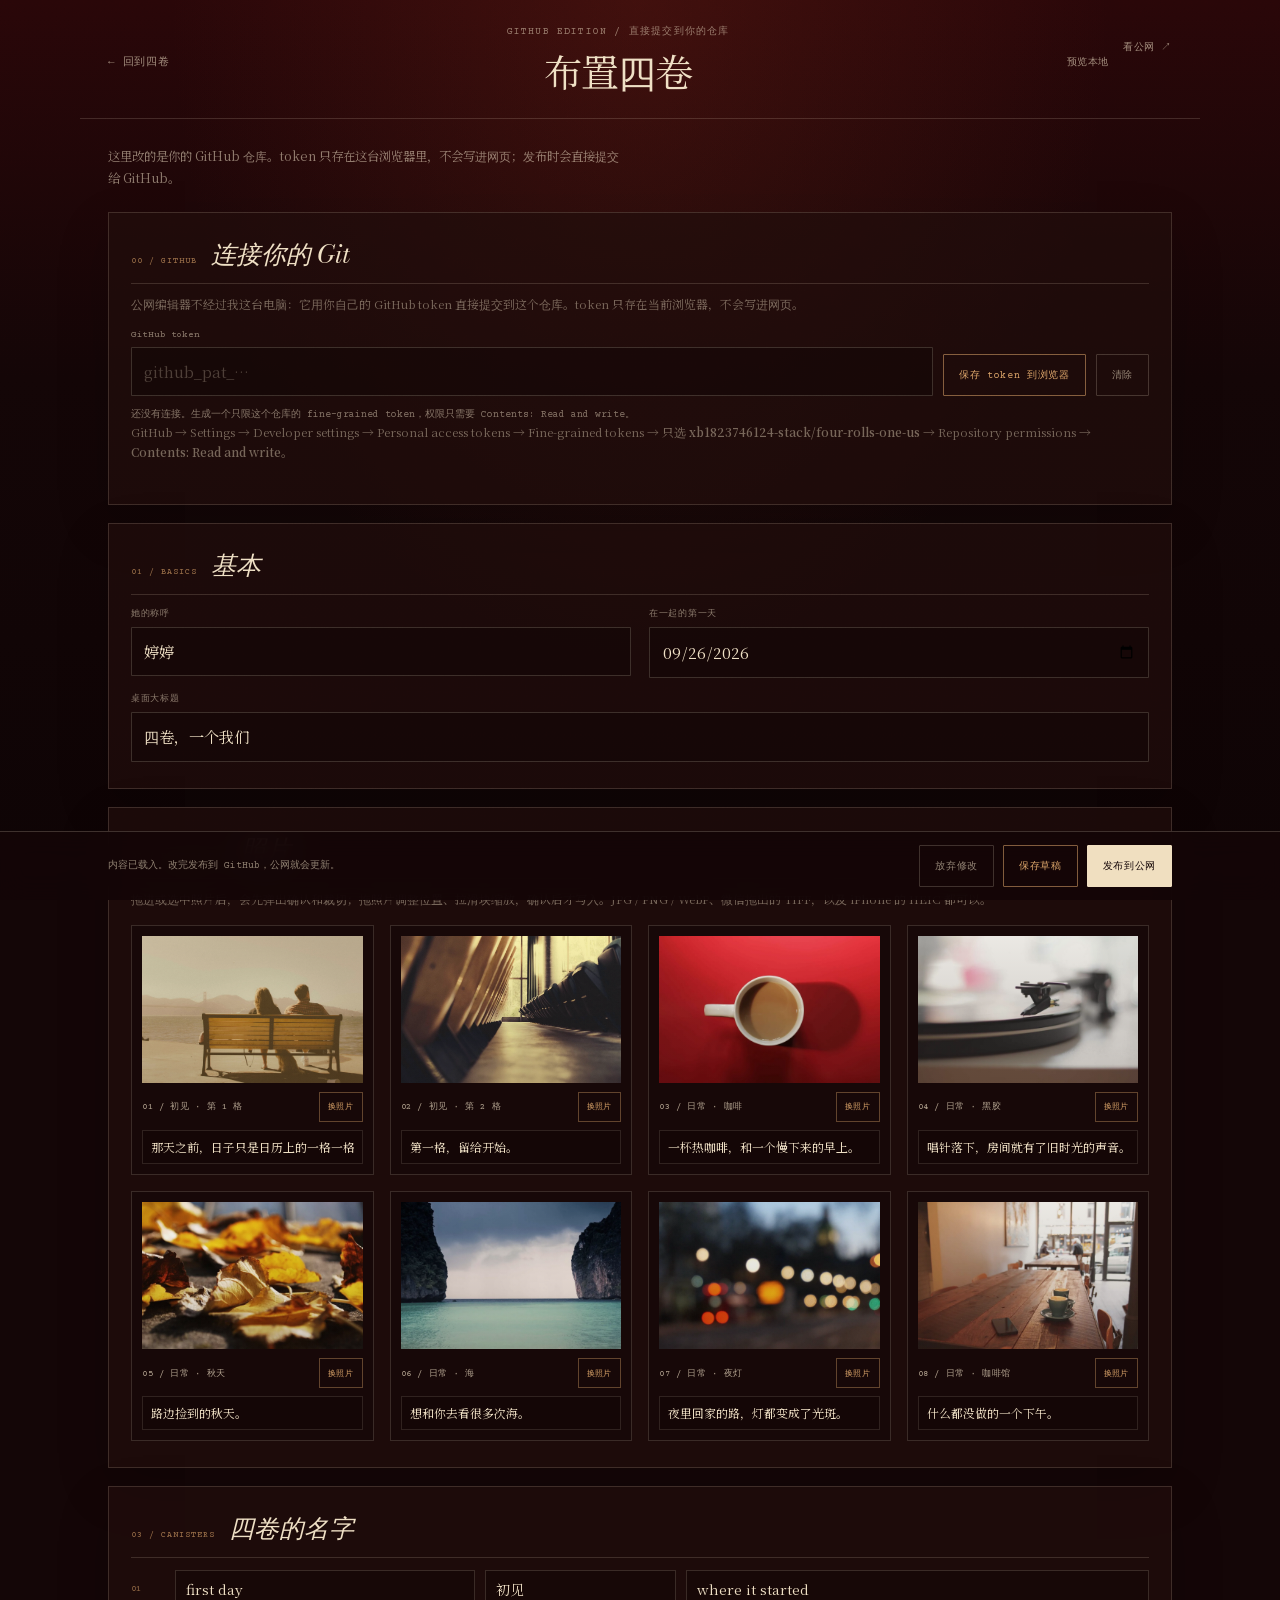
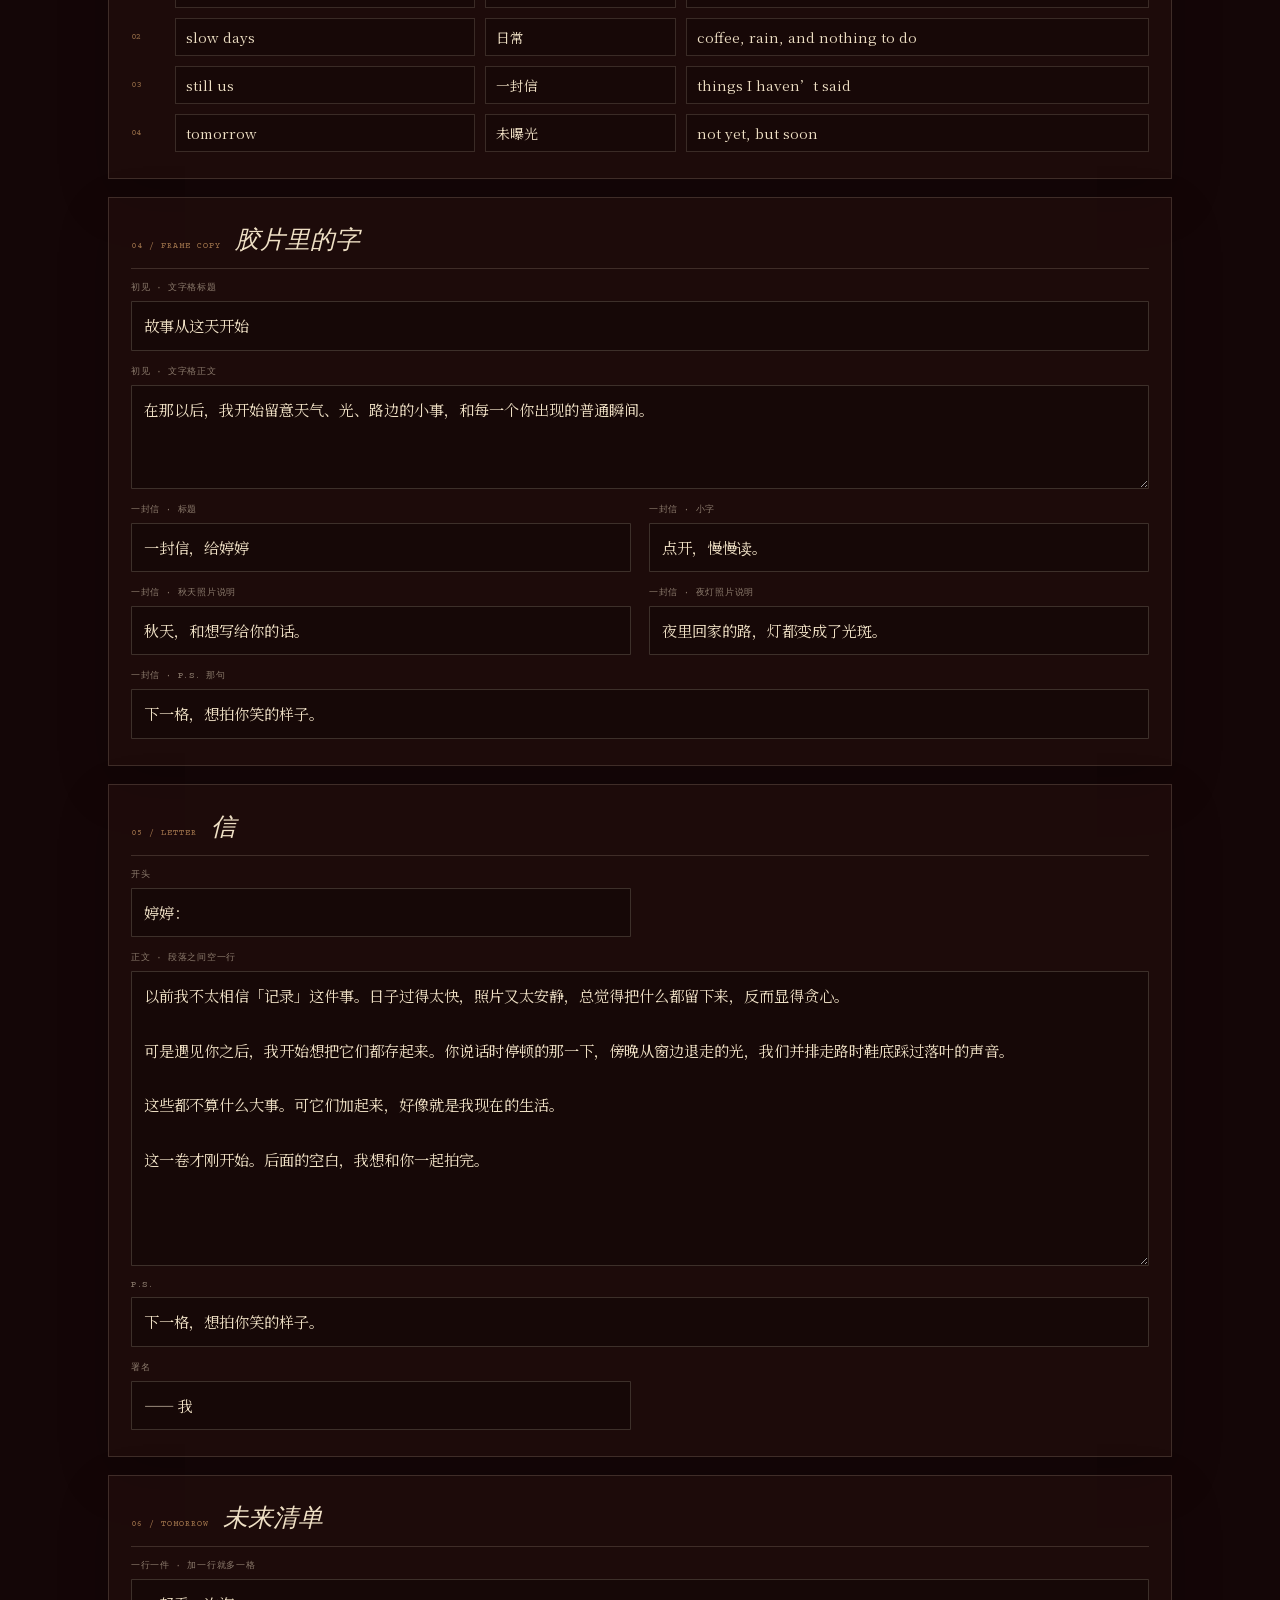
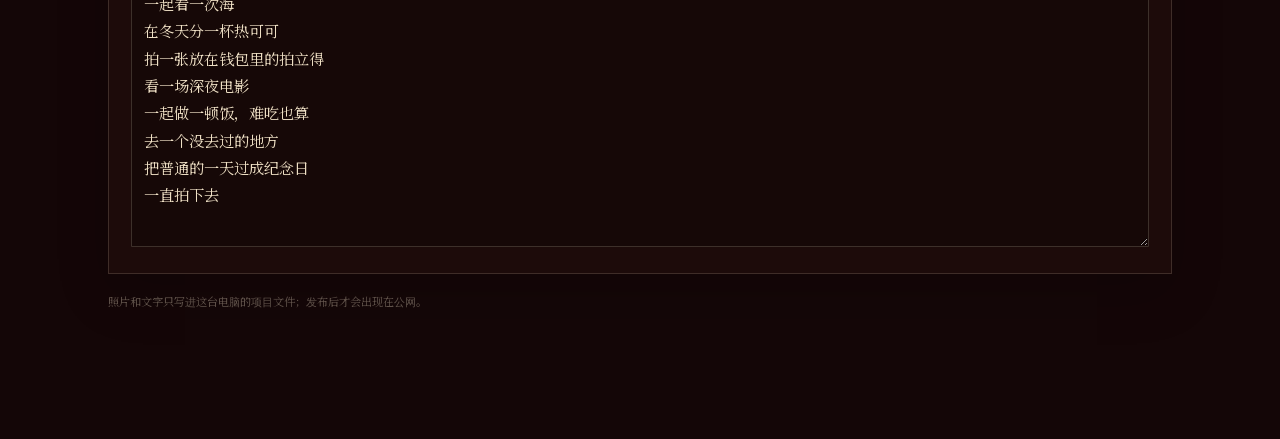
==== commit df019761: "Decode HEIC photo imports and show file details on failure" ====
--- a/editor.html
+++ b/editor.html
@@ -7,7 +7,7 @@
 <title>布置四卷｜给婷婷</title>
 <meta name="theme-color" content="#2a0709">
 <link rel="preload" href="assets/fonts/NotoSerifSC-400.woff2" as="font" type="font/woff2" crossorigin>
-<link rel="stylesheet" href="editor.css?v=20261104d">
+<link rel="stylesheet" href="editor.css?v=20261104e">
 </head>
 <body>
 <header class="editor-header">
@@ -48,7 +48,7 @@
 
   <section class="panel">
     <div class="panel-head"><span class="mono">02 / PHOTOGRAPHS</span><h2>照片</h2></div>
-    <p class="hint">拖进或选中照片后，会先弹出确认和裁切；拖照片调整位置、拉滑块缩放，确认后才写入。JPG / PNG / WebP 和微信拖出的 TIFF 都可以；iPhone 的 HEIC 先在相册导出 JPG。</p>
+    <p class="hint">拖进或选中照片后，会先弹出确认和裁切；拖照片调整位置、拉滑块缩放，确认后才写入。JPG / PNG / WebP、微信拖出的 TIFF，以及 iPhone 的 HEIC 都可以。</p>
     <div class="photo-grid" id="photoGrid"></div>
   </section>
 
@@ -120,6 +120,7 @@
 
 <script src="vendor/pako.min.js"></script>
 <script src="vendor/UTIF.js"></script>
-<script src="editor.js?v=20261104d"></script>
+<script src="vendor/heic2any.min.js"></script>
+<script src="editor.js?v=20261104e"></script>
 </body>
 </html>
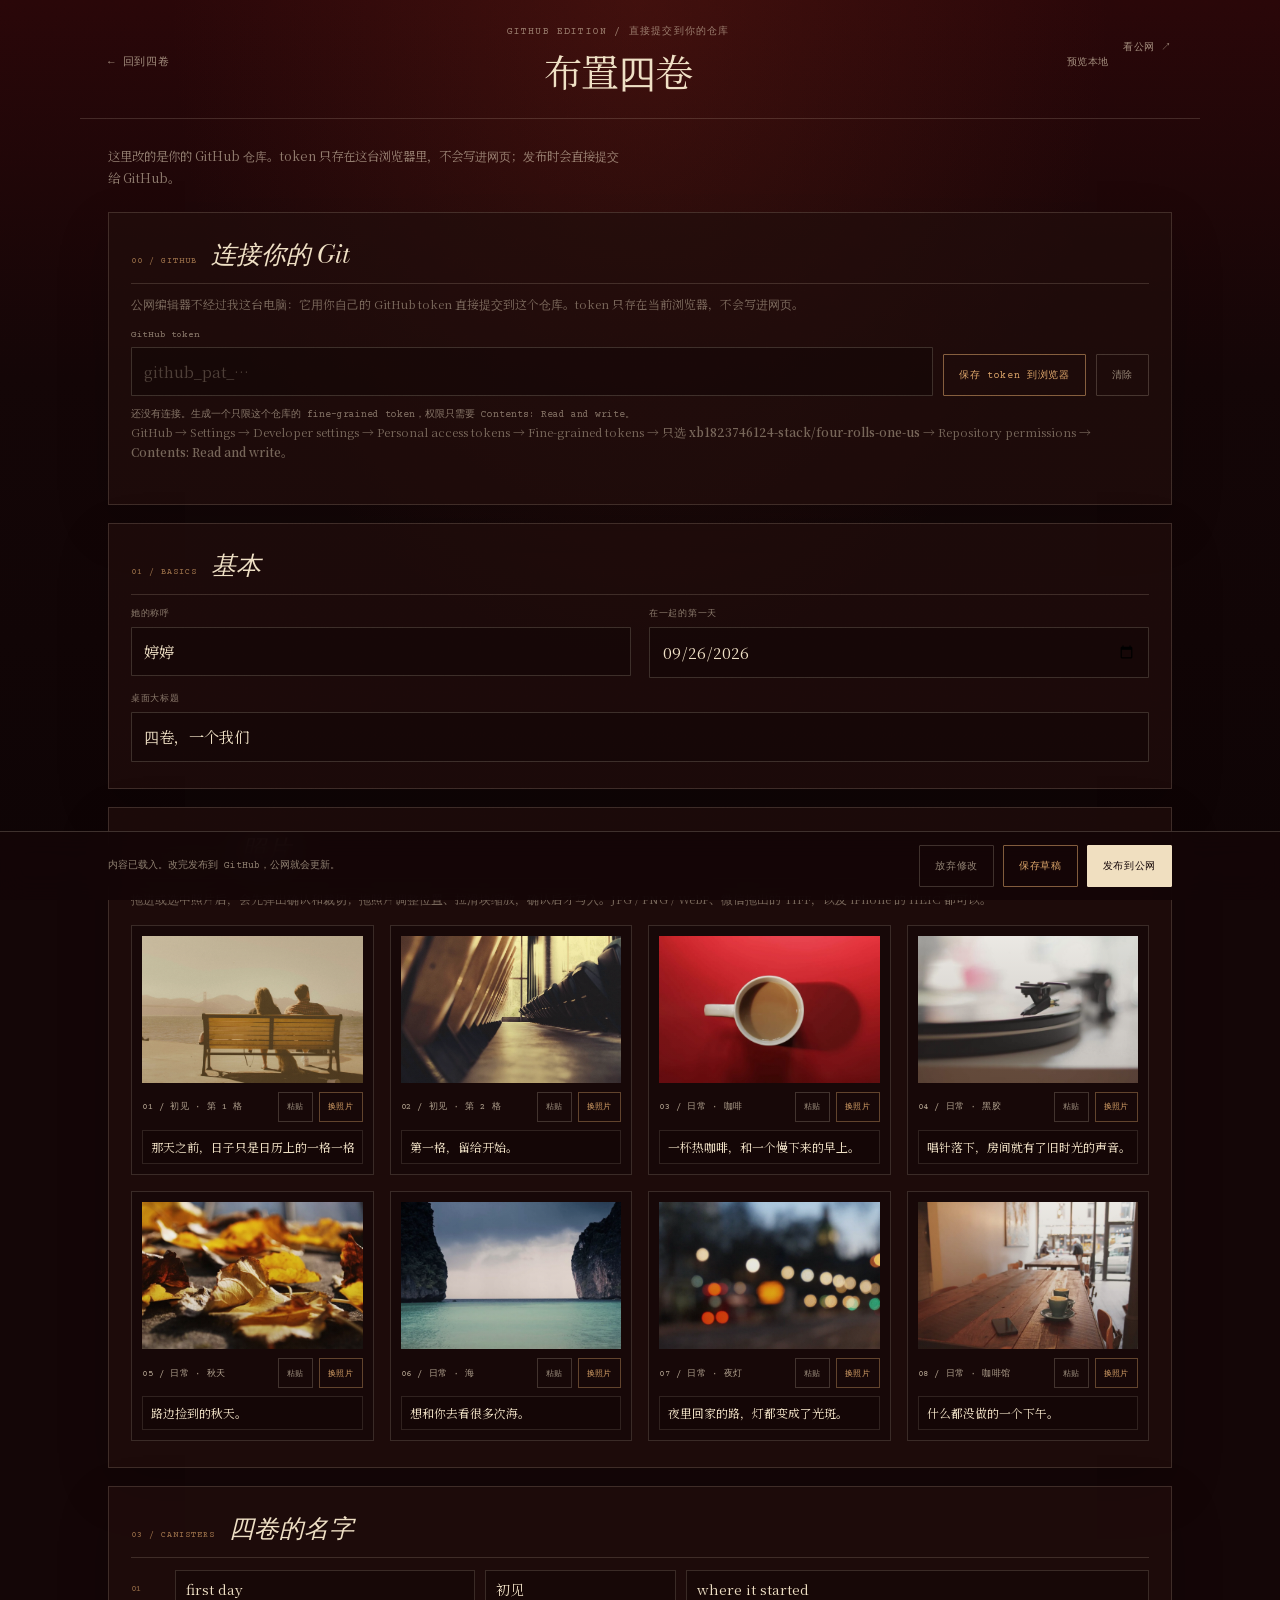
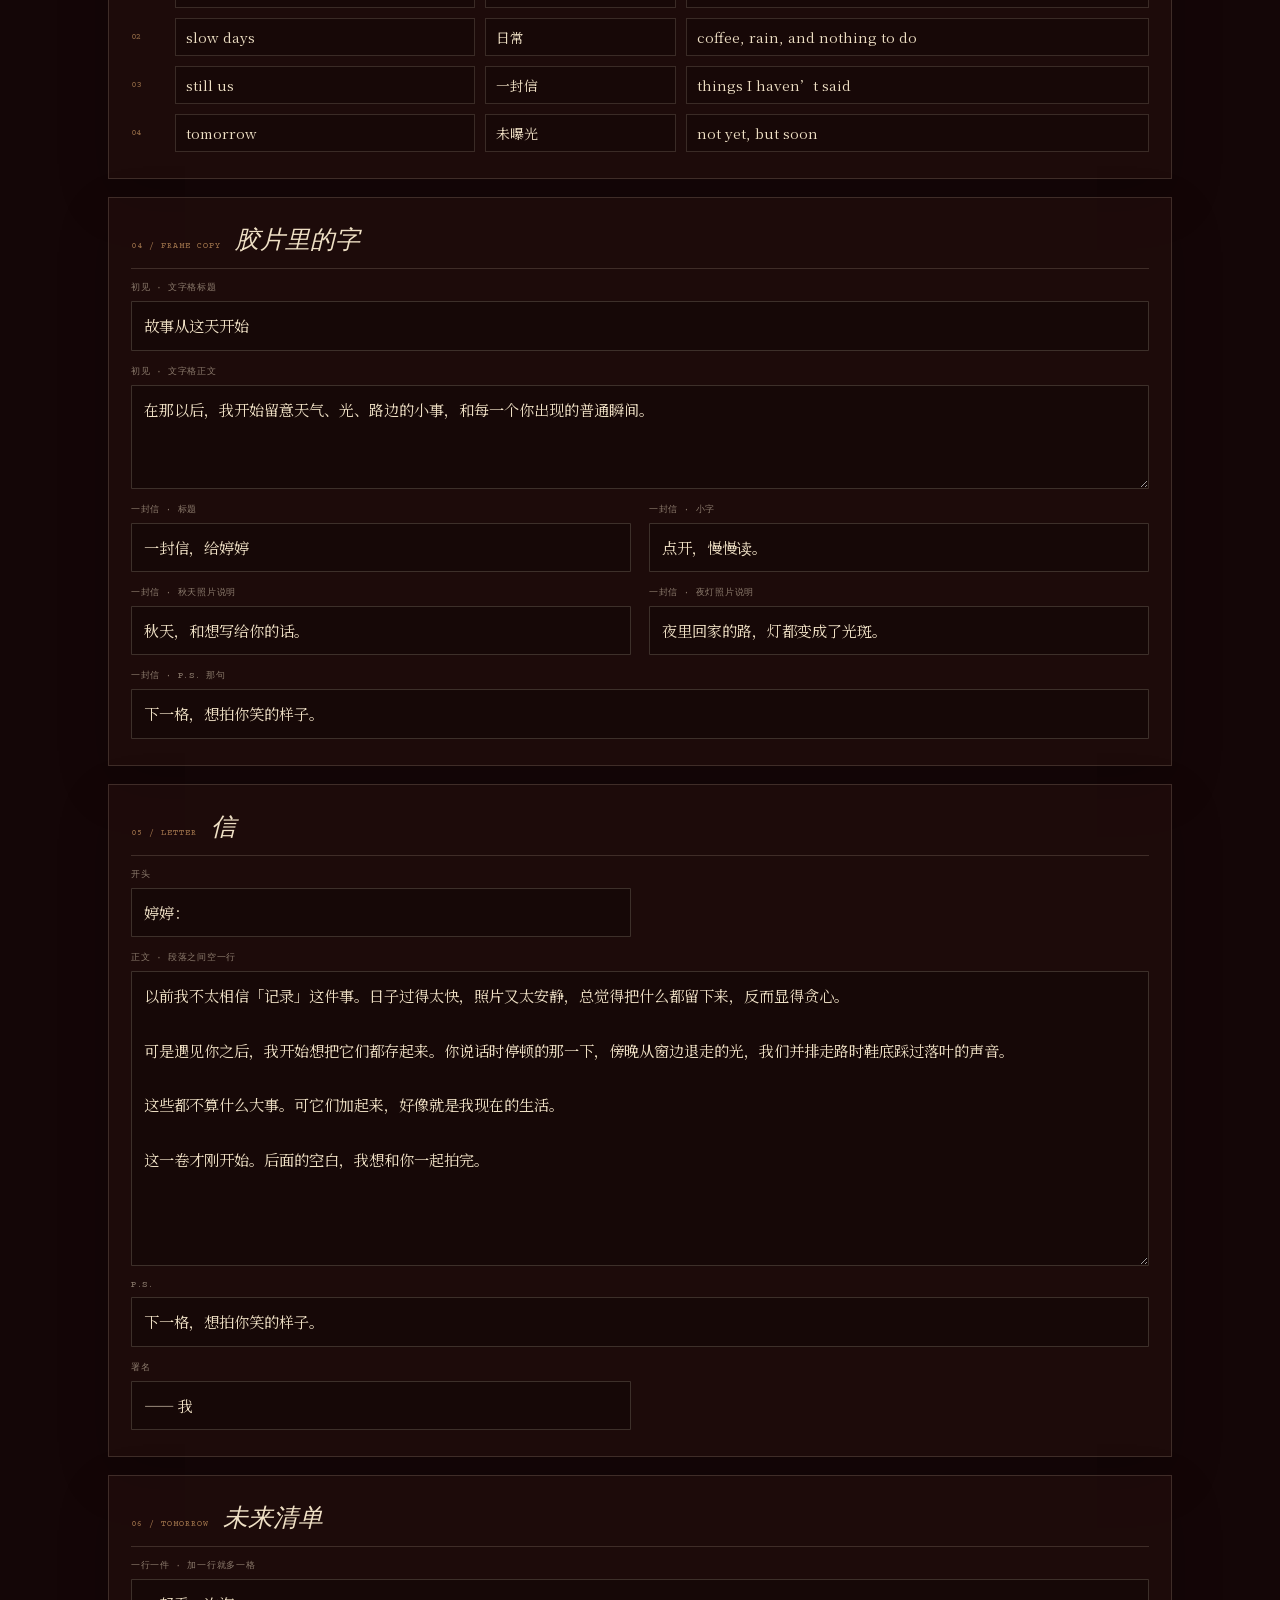
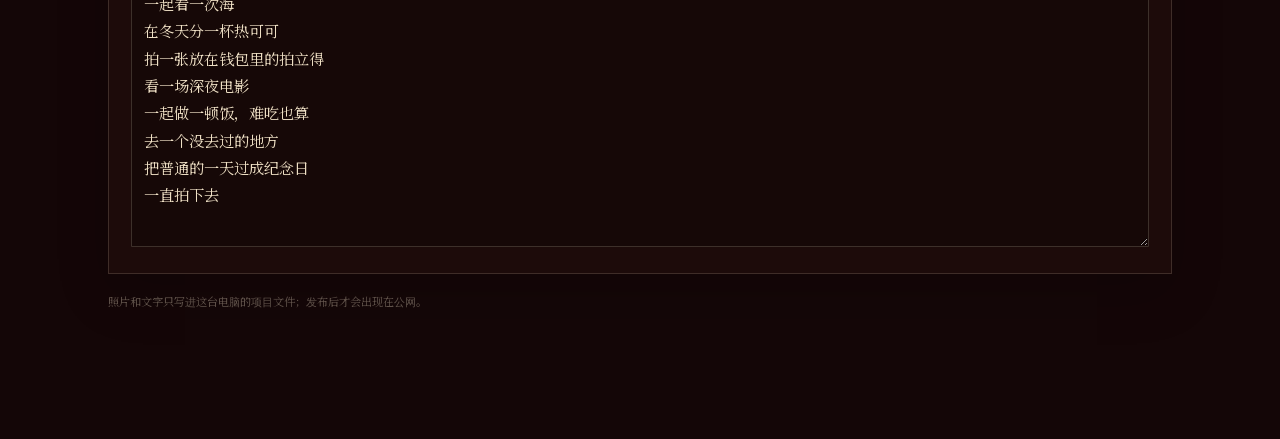
==== commit 22651b91: "Add clipboard photo import fallback" ====
--- a/editor.html
+++ b/editor.html
@@ -7,7 +7,7 @@
 <title>布置四卷｜给婷婷</title>
 <meta name="theme-color" content="#2a0709">
 <link rel="preload" href="assets/fonts/NotoSerifSC-400.woff2" as="font" type="font/woff2" crossorigin>
-<link rel="stylesheet" href="editor.css?v=20261104e">
+<link rel="stylesheet" href="editor.css?v=20261104g">
 </head>
 <body>
 <header class="editor-header">
@@ -121,6 +121,6 @@
 <script src="vendor/pako.min.js"></script>
 <script src="vendor/UTIF.js"></script>
 <script src="vendor/heic2any.min.js"></script>
-<script src="editor.js?v=20261104e"></script>
+<script src="editor.js?v=20261104g"></script>
 </body>
 </html>
--- a/editor.css
+++ b/editor.css
@@ -77,6 +77,13 @@
 .photo-preview::after{content:"";position:absolute;inset:0;pointer-events:none;background:linear-gradient(180deg,rgba(20,7,4,.03),rgba(20,7,4,.2))}
 .photo-meta{display:flex;align-items:center;justify-content:space-between;gap:8px;margin-top:9px}
 .photo-meta strong{font-family:var(--mono);font-size:.56rem;font-weight:400;letter-spacing:.07em;color:rgba(239,224,197,.7)}
+.photo-actions{display:flex;align-items:center;gap:6px;flex-shrink:0}
+.photo-paste{
+  display:inline-flex;align-items:center;justify-content:center;min-height:30px;padding:4px 8px;
+  border:1px solid rgba(239,224,197,.2);background:transparent;color:rgba(239,224,197,.62);
+  font-family:var(--mono);font-size:.52rem;letter-spacing:.06em;cursor:pointer;white-space:nowrap;
+}
+.photo-paste:hover{border-color:var(--amber);color:var(--amber)}
 .photo-file{display:none}
 .photo-pick{
   display:inline-flex;align-items:center;justify-content:center;min-height:30px;padding:4px 8px;
